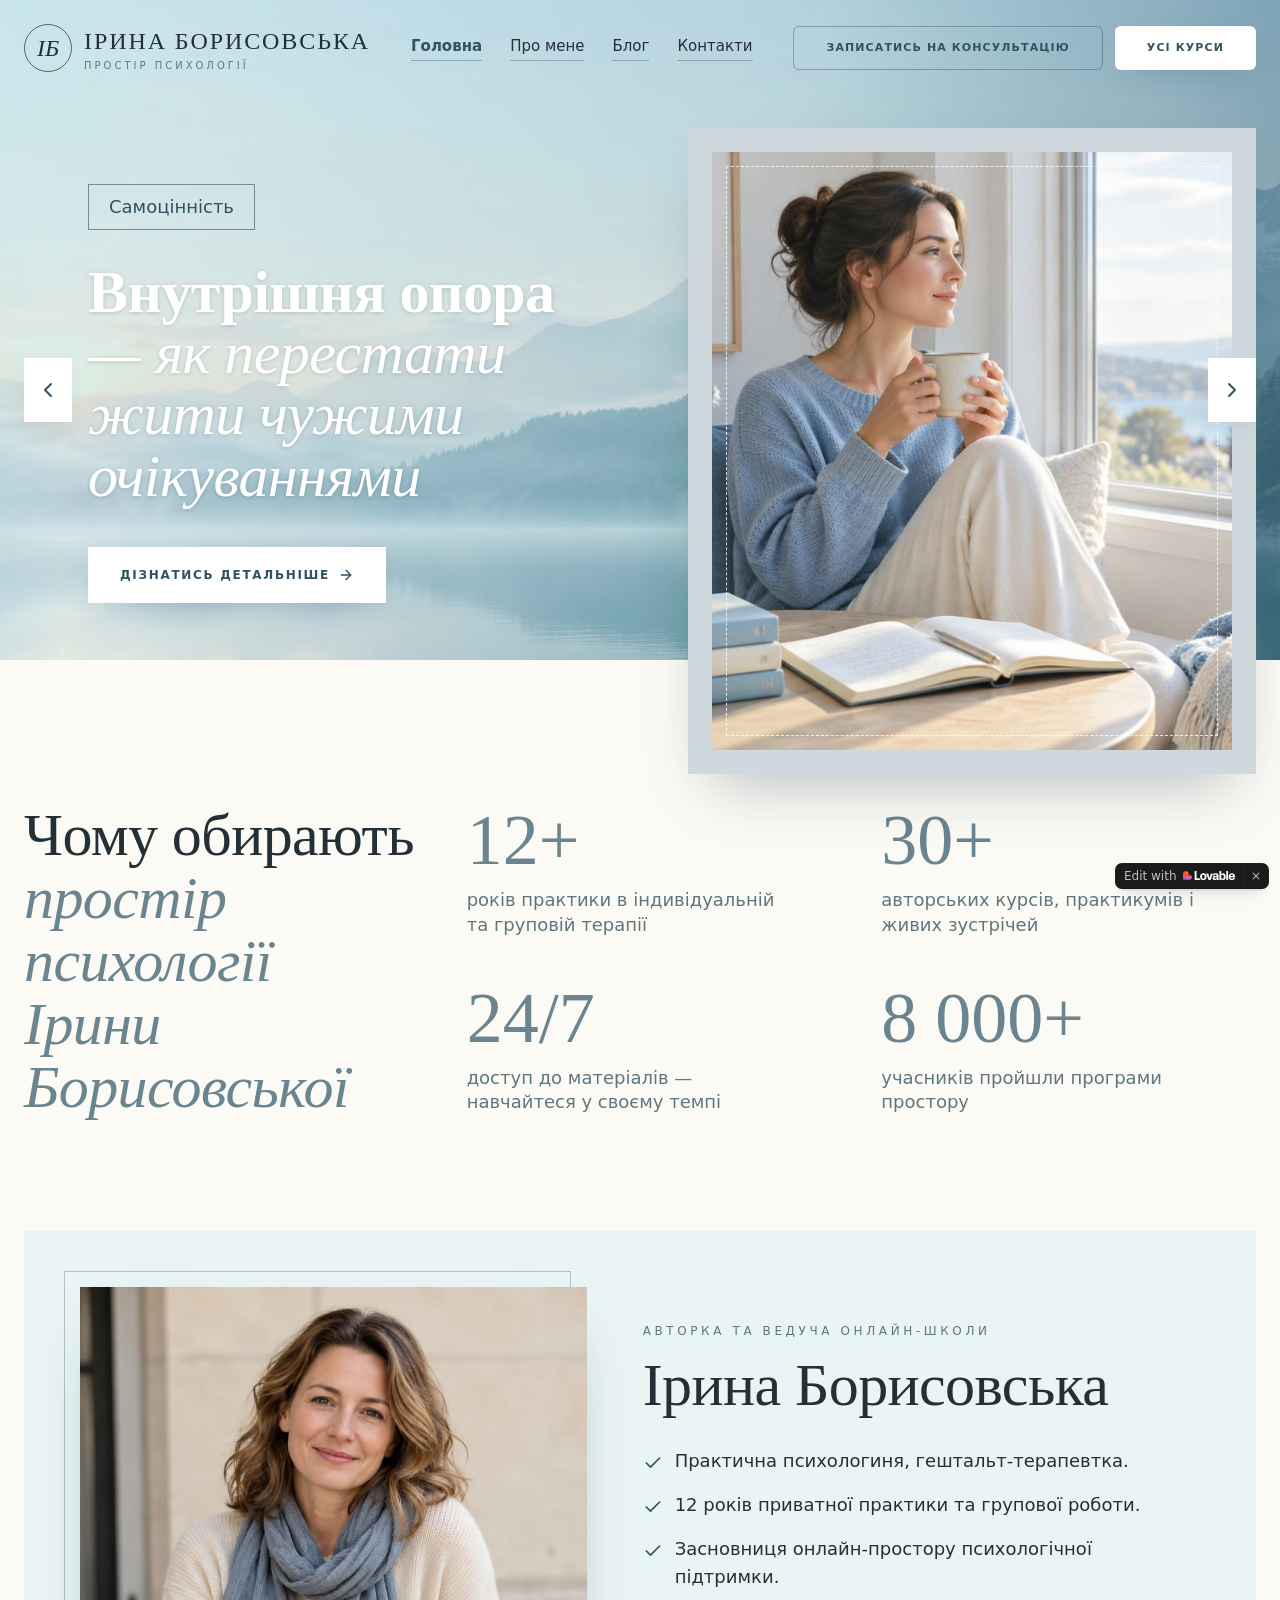
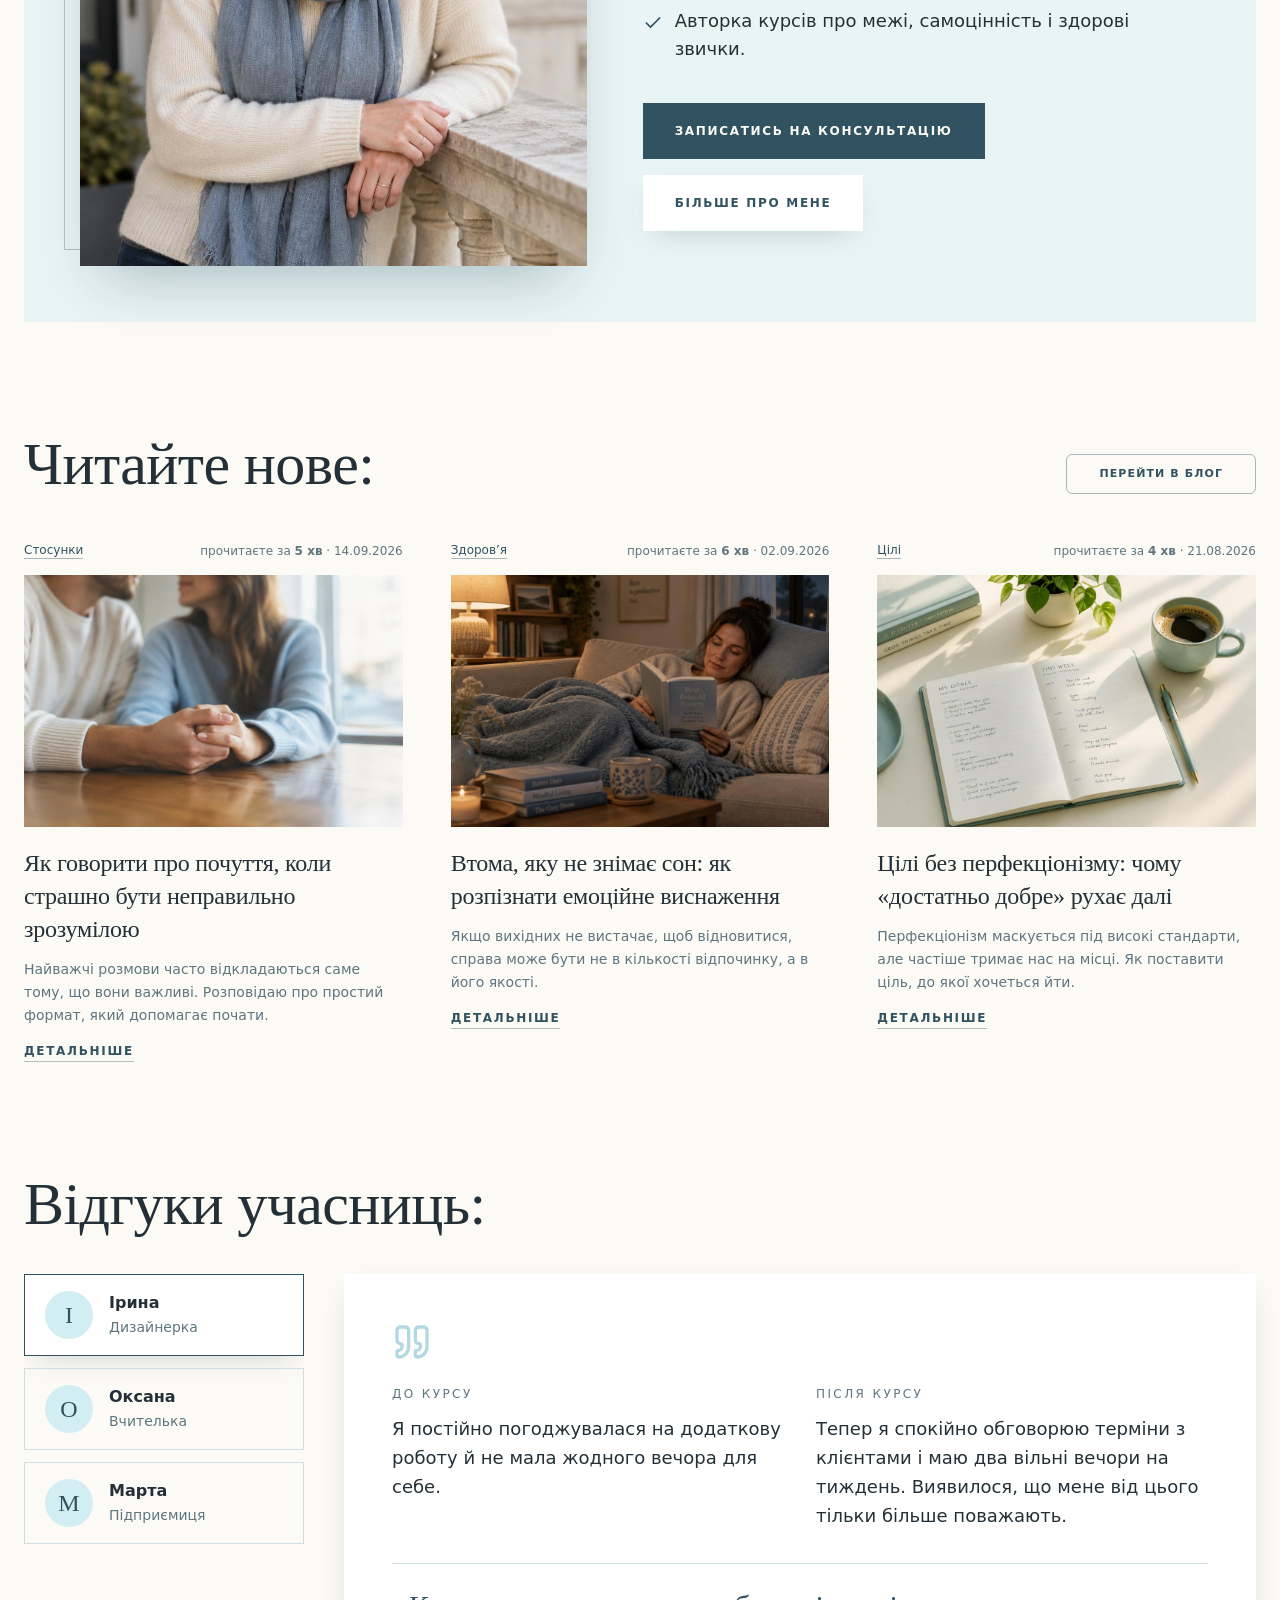
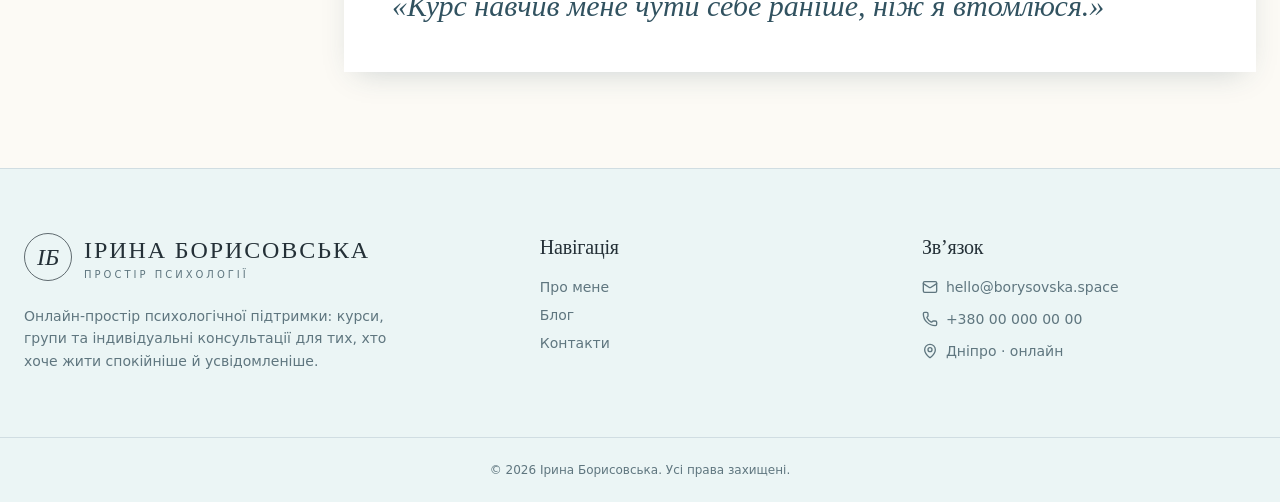
==== index.html @ 6d52e45b "Add files via upload" ====
<!DOCTYPE html><html><head><meta charset="utf-8"><meta name="download_date" content="2026-10-21T18:09:47.957Z"/><meta name="viewport" content="width=device-width, initial-scale=1"><link rel="preload" as="image" href="assets/hero-bg-D8K2pH0m.jpg"><link rel="preload" as="image" href="assets/course-boundaries-DF9apU1g.jpg"><link rel="stylesheet" href="../_external/fonts.googleapis.com/css2.family_Cormorant_Garamond_ital_wght_0_400_0_500_0_600_1_400_1_500_family_Manrope_wght_300_400_500_600_700_display_swap.css" data-precedence="default"><link rel="stylesheet" href="assets/styles-Bh0u7xH7.css" data-precedence="default"><title>Ірина Борисовська — Простір психології | Курси та консультації</title><meta name="description" content="Онлайн-курси, терапевтичні групи та індивідуальні консультації психолога Ірини Борисовської. Межі, звички, стосунки й внутрішня опора."><meta property="og:title" content="Ірина Борисовська — Простір психології"><meta property="og:description" content="Онлайн-курси, групи та консультації для спокійного й усвідомленого життя."><meta property="og:type" content="website"><meta name="twitter:card" content="summary_large_image"><link rel="modulepreload" href="https://misty-mindfulness-mountain.lovable.app/assets/index-BsLje7r7.js"><link rel="modulepreload" href="https://misty-mindfulness-mountain.lovable.app/assets/jsx-runtime-Cltr0gcK.js"><link rel="modulepreload" href="https://misty-mindfulness-mountain.lovable.app/assets/routes-IkWwcAIo.js"><link rel="modulepreload" href="https://misty-mindfulness-mountain.lovable.app/assets/arrow-right-C54dM0rH.js"><link rel="modulepreload" href="https://misty-mindfulness-mountain.lovable.app/assets/portrait-TMvqg_kj.js"><link rel="modulepreload" href="https://misty-mindfulness-mountain.lovable.app/assets/PostCard-W2tnqR3s.js"><link rel="preconnect" href="https://fonts.googleapis.com/"><link rel="preconnect" href="https://fonts.gstatic.com/" crossorigin="anonymous"><link rel="icon" href="https://misty-mindfulness-mountain.lovable.app/favicon.ico" type="image/x-icon">
<style>
	#lovable-badge {
		--badge-bg: #1b1b1b;
		--badge-text: #c5c1b9;
		--badge-text-hover: #dcdad5;
		--badge-radius: 6px;
		--badge-padding: 8px;
		--badge-gap: 6px;
		--badge-shadow: 
			0 0 0 1px rgba(0, 0, 0, 0.88),
			0 1px 0 0 rgba(0, 0, 0, 0.04),
			0 2px 2px -1px rgba(0, 0, 0, 0.08),
			0 4px 4px -2px rgba(0, 0, 0, 0.08),
			0 8px 8px -4px rgba(0, 0, 0, 0.08),
			0 16px 16px -8px rgba(0, 0, 0, 0.08);
		--badge-transition-duration: 0.2s;
		--badge-transition-easing: cubic-bezier(0.16, 1, 0.32, 1);
		--focus-color: #575ECF;
		--focus-offset: 2px;
		--focus-width: 2px;
		
		position: fixed;
		bottom: 12px;
		right: 12px;
		height: 24px;
		display: flex;
		align-items: center;
		z-index: 1000000;
		background-color: var(--badge-bg) !important;
		color: var(--badge-text) !important;
		border-radius: var(--badge-radius);
		box-shadow: var(--badge-shadow) !important;
		font-size: 12px;
		font-family: system-ui, -apple-system, BlinkMacSystemFont, 'Segoe UI', Roboto, sans-serif;
		font-weight: 400 !important;
		text-transform: none !important;
		font-feature-settings: normal !important;
		transform: translateZ(0);
		will-change: transform, opacity;
		transition: opacity var(--badge-transition-duration) var(--badge-transition-easing);
	}

	#lovable-badge.closing {
		opacity: 0;
		pointer-events: none;
	}

	#lovable-badge-cta {
		display: flex;
		align-items: baseline;
		gap: var(--badge-gap);
		box-sizing: border-box;
		padding: 4px var(--badge-padding) 0;
		height: 100%;
		color: inherit;
		text-decoration: none;
		white-space: nowrap;
		border-radius: var(--badge-radius) 0 0 var(--badge-radius);
		transition: 
			background-color var(--badge-transition-duration) ease,
			color var(--badge-transition-duration) ease,
			transform 0.1s ease;
	}

	#lovable-badge-cta:hover {
		background: rgba(255, 255, 255, 0.04);
		color: var(--badge-text-hover);
	}

	#lovable-badge-cta:active {
		transform: scale(0.98);
	}

	#lovable-badge-cta:focus {
		outline: none;
	}

	#lovable-badge-cta:focus-visible {
		outline: var(--focus-width) solid var(--focus-color);
		outline-offset: var(--focus-offset);
		z-index: 1;
	}

	#lovable-badge-text {
		line-height: 1;
	}

	/* The wordmark baseline sits at y=12 of the 16px logo; an empty 12px box
	   makes that the flex baseline so the text aligns to it on any system font. */
	#lovable-badge-logo {
		position: relative;
		display: block;
		width: 52px;
		height: 12px;
	}

	#lovable-badge-logo svg {
		position: absolute;
		top: 0;
		left: 0;
	}

	#lovable-badge-divider {
		width: 1px;
		height: 24px;
		background-color: rgba(255, 255, 255, 0.04);
		flex-shrink: 0;
	}

	#lovable-badge-close {
		width: 24px;
		height: 24px;
		min-width: 24px;
		min-height: 24px;
		cursor: pointer;
		background: none;
		border: none;
		padding: 0;
		display: flex;
		align-items: center;
		justify-content: center;
		border-radius: 0 var(--badge-radius) var(--badge-radius) 0;
		flex-shrink: 0;
		transition: 
			background-color var(--badge-transition-duration) ease,
			transform 0.1s ease;
	}

	#lovable-badge-close:hover {
		background: rgba(255, 255, 255, 0.04);
	}

	#lovable-badge-close:active {
		transform: scale(0.92);
	}

	#lovable-badge-close:focus {
		outline: none;
	}

	#lovable-badge-close:focus-visible {
		outline: var(--focus-width) solid var(--focus-color);
		outline-offset: calc(var(--focus-offset) * -1);
		z-index: 1;
	}

	#lovable-badge-close svg path {
		fill: var(--badge-text);
		transition: fill var(--badge-transition-duration) ease;
	}

	#lovable-badge-close:hover svg path {
		fill: var(--badge-text-hover);
	}

	@media (prefers-reduced-motion: reduce) {
		#lovable-badge,
		#lovable-badge-cta,
		#lovable-badge-close,
		#lovable-badge-close svg path {
			transition: none;
		}
		
		#lovable-badge-cta:active,
		#lovable-badge-close:active {
			transform: none;
		}
	}

	@media (prefers-contrast: high) {
		#lovable-badge {
			--badge-bg: #000;
			--badge-text: #fff;
			--badge-text-hover: #fff;
			border: 2px solid currentColor;
		}
		
		#lovable-badge-cta:focus-visible,
		#lovable-badge-close:focus-visible {
			outline-width: 3px;
		}
	}
</style>
<script defer="" src="flock-11qk6ba.js" data-proxy-url="/~api/analytics"></script><script defer="" src="__l5e/events.b21a279f52bb8621.js" data-artifact-kind="dwl_content_hash" data-artifact-id="39d16ef8e5ed6724a8bb5e5854dbd79f53a7425c6f8d83c9bdc339c1a304b6ae" data-commit-sha="b0ce457ad7e0b3eb6d392d38732aab4c1e151fe0" data-context-token="v1.[base64].ejZeDjolMnE5MZnRHDVu4j_CsgE1yqQa7GnmoEdIq1Y"></script><meta name="twitter:title" content="Ірина Борисовська — Простір психології"><meta name="twitter:description" content="Онлайн-курси, групи та консультації для спокійного й усвідомленого життя."><meta property="og:image" content="https://pub-bb2e103a32db4e198524a2e9ed8f35b4.r2.dev/lovp_3m0cnpbf208s7bzf4h71asb6eb/5d639b0de8f0262d4baa340f9b2f9a90_1792600245425.png"><meta name="twitter:image" content="https://pub-bb2e103a32db4e198524a2e9ed8f35b4.r2.dev/lovp_3m0cnpbf208s7bzf4h71asb6eb/5d639b0de8f0262d4baa340f9b2f9a90_1792600245425.png"></head><body><header class="absolute inset-x-0 top-0 z-30"><div class="mx-auto flex max-w-7xl items-center justify-between gap-6 px-6 py-6"><a class="group flex items-center gap-3 text-foreground active" href="index.html" data-status="active" aria-current="page"><span class="flex size-12 items-center justify-center rounded-full border border-foreground/70 font-display text-2xl italic">ІБ</span><span class="flex flex-col leading-none"><span class="whitespace-nowrap font-display text-xl uppercase tracking-[0.08em] md:text-2xl">Ірина Борисовська</span><span class="mt-1 text-[10px] uppercase tracking-[0.3em] text-muted-foreground">Простір психології</span></span></a><nav class="hidden items-center gap-7 text-[15px] lg:flex"><a class="nav-link whitespace-nowrap text-primary font-semibold" href="index.html" data-status="active" aria-current="page">Головна</a><a class="nav-link whitespace-nowrap" href="about.html">Про мене</a><a class="nav-link whitespace-nowrap" href="blog.html">Блог</a><a class="nav-link whitespace-nowrap" href="contacts.html">Контакти</a></nav><div class="hidden items-center gap-3 xl:flex"><a class="inline-flex items-center justify-center gap-2 whitespace-nowrap cursor-pointer transition-colors focus-visible:outline-none focus-visible:ring-1 focus-visible:ring-ring disabled:pointer-events-none disabled:opacity-50 disabled:cursor-not-allowed [&amp;_svg]:pointer-events-none [&amp;_svg]:size-4 [&amp;_svg]:shrink-0 border border-primary/40 bg-transparent text-primary uppercase tracking-[0.1em] text-[11px] font-semibold hover:bg-card rounded-md px-8 h-11 leading-tight" href="contacts.html">Записатись на консультацію</a><a class="inline-flex items-center justify-center gap-2 whitespace-nowrap cursor-pointer transition-colors focus-visible:outline-none focus-visible:ring-1 focus-visible:ring-ring disabled:pointer-events-none disabled:opacity-50 disabled:cursor-not-allowed [&amp;_svg]:pointer-events-none [&amp;_svg]:size-4 [&amp;_svg]:shrink-0 bg-card text-primary uppercase tracking-[0.1em] text-[11px] font-semibold shadow-soft hover:bg-accent rounded-md px-8 h-11" href="courses.html">Усі курси</a><span class="ml-2 hidden size-10 2xl:flex items-center justify-center rounded-full border border-primary/30"><svg xmlns="http://www.w3.org/2000/svg" width="24" height="24" viewBox="0 0 24 24" fill="none" stroke="currentColor" stroke-width="2" stroke-linecap="round" stroke-linejoin="round" class="lucide lucide-shopping-bag size-4" aria-hidden="true"><path d="M16 10a4 4 0 0 1-8 0"></path><path d="M3.103 6.034h17.794"></path><path d="M3.4 5.467a2 2 0 0 0-.4 1.2V20a2 2 0 0 0 2 2h14a2 2 0 0 0 2-2V6.667a2 2 0 0 0-.4-1.2l-2-2.667A2 2 0 0 0 17 2H7a2 2 0 0 0-1.6.8z"></path></svg></span><span class="hidden size-10 items-center justify-center rounded-full border border-primary/30 2xl:flex"><svg xmlns="http://www.w3.org/2000/svg" width="24" height="24" viewBox="0 0 24 24" fill="none" stroke="currentColor" stroke-width="2" stroke-linecap="round" stroke-linejoin="round" class="lucide lucide-search size-4" aria-hidden="true"><path d="m21 21-4.34-4.34"></path><circle cx="11" cy="11" r="8"></circle></svg></span><span class="hidden size-10 items-center justify-center rounded-full border border-primary/30 text-sm 2xl:flex">UA</span></div><button type="button" aria-label="Меню" class="flex size-11 items-center justify-center rounded-full border border-primary/30 lg:hidden"><svg xmlns="http://www.w3.org/2000/svg" width="24" height="24" viewBox="0 0 24 24" fill="none" stroke="currentColor" stroke-width="2" stroke-linecap="round" stroke-linejoin="round" class="lucide lucide-menu size-5" aria-hidden="true"><path d="M4 5h16"></path><path d="M4 12h16"></path><path d="M4 19h16"></path></svg></button></div></header><main><!--$--><section class="relative"><div class="relative h-[640px] overflow-hidden md:h-[660px]"><img src="assets/hero-bg-D8K2pH0m.jpg" alt="" width="1920" height="912" class="absolute inset-0 h-full w-full object-cover"><div class="absolute inset-0 bg-hero"></div></div><div class="absolute inset-0 pt-32"><div class="relative mx-auto grid h-full max-w-7xl items-start gap-10 px-6 lg:grid-cols-[1.1fr_1fr]"><div class="animate-fade-up pt-8 lg:px-16 lg:pt-14"><span class="inline-block border border-primary/60 px-5 py-2 text-lg text-primary">Самоцінність</span><h1 class="mt-8 text-5xl leading-[1.02] text-card drop-shadow-sm md:text-6xl"><span class="font-semibold">Внутрішня опора</span><span class="block italic">— <!-- -->як перестати жити чужими очікуваннями</span></h1><a class="inline-flex items-center justify-center gap-2 whitespace-nowrap cursor-pointer transition-colors focus-visible:outline-none focus-visible:ring-1 focus-visible:ring-ring disabled:pointer-events-none disabled:opacity-50 disabled:cursor-not-allowed [&amp;_svg]:pointer-events-none [&amp;_svg]:size-4 [&amp;_svg]:shrink-0 rounded-none bg-card text-primary uppercase tracking-[0.14em] text-xs font-semibold shadow-soft hover:bg-accent h-14 px-8 mt-10" href="courses/vnutrishnia-opora.html">Дізнатись детальніше <svg xmlns="http://www.w3.org/2000/svg" width="24" height="24" viewBox="0 0 24 24" fill="none" stroke="currentColor" stroke-width="2" stroke-linecap="round" stroke-linejoin="round" class="lucide lucide-arrow-right" aria-hidden="true"><path d="M5 12h14"></path><path d="m12 5 7 7-7 7"></path></svg></a></div><div class="hidden lg:block"><div class="animate-fade-up bg-frame p-6 shadow-lift"><div class="dashed-frame"><img src="assets/course-boundaries-DF9apU1g.jpg" alt="Внутрішня опора" width="1024" height="768" class="aspect-[4/4.6] w-full object-cover"></div></div></div><button type="button" aria-label="Попередній слайд" class="absolute left-6 top-[230px] hidden h-16 w-12 items-center justify-center bg-card text-primary shadow-soft md:flex"><svg xmlns="http://www.w3.org/2000/svg" width="24" height="24" viewBox="0 0 24 24" fill="none" stroke="currentColor" stroke-width="2" stroke-linecap="round" stroke-linejoin="round" class="lucide lucide-chevron-left" aria-hidden="true"><path d="m15 18-6-6 6-6"></path></svg></button><button type="button" aria-label="Наступний слайд" class="absolute right-6 top-[230px] hidden h-16 w-12 items-center justify-center bg-card text-primary shadow-soft md:flex"><svg xmlns="http://www.w3.org/2000/svg" width="24" height="24" viewBox="0 0 24 24" fill="none" stroke="currentColor" stroke-width="2" stroke-linecap="round" stroke-linejoin="round" class="lucide lucide-chevron-right" aria-hidden="true"><path d="m9 18 6-6-6-6"></path></svg></button><div class="absolute bottom-[-4px] left-6 flex gap-2 lg:left-22"><button type="button" aria-label="Слайд 1" class="h-1 transition-all w-10 bg-card"></button><button type="button" aria-label="Слайд 2" class="h-1 transition-all w-5 bg-card/50"></button><button type="button" aria-label="Слайд 3" class="h-1 transition-all w-5 bg-card/50"></button></div></div></div></section><section class="mx-auto max-w-7xl px-6 pt-24 lg:pt-36"><div class="grid gap-12 lg:grid-cols-[1fr_2fr]"><h2 class="text-5xl leading-[1.05] md:text-6xl">Чому обирають<span class="block italic text-ink">простір психології Ірини Борисовської</span></h2><div class="grid gap-10 sm:grid-cols-2"><div><div class="font-display text-7xl text-ink">12+</div><p class="mt-3 max-w-xs text-lg leading-snug text-muted-foreground">років практики в індивідуальній та груповій терапії</p></div><div><div class="font-display text-7xl text-ink">30+</div><p class="mt-3 max-w-xs text-lg leading-snug text-muted-foreground">авторських курсів, практикумів і живих зустрічей</p></div><div><div class="font-display text-7xl text-ink">24/7</div><p class="mt-3 max-w-xs text-lg leading-snug text-muted-foreground">доступ до матеріалів — навчайтеся у своєму темпі</p></div><div><div class="font-display text-7xl text-ink">8 000+</div><p class="mt-3 max-w-xs text-lg leading-snug text-muted-foreground">учасників пройшли програми простору</p></div></div></div></section><section class="mx-auto mt-28 max-w-7xl px-6"><div class="grid items-center gap-14 bg-secondary/70 p-8 md:p-14 lg:grid-cols-[1fr_1.1fr]"><div class="relative"><div class="absolute -left-4 -top-4 h-full w-full border border-primary/30"></div><img src="assets/portrait-DNn-qjuF.jpg" alt="Ірина Борисовська" loading="lazy" width="896" height="1024" class="relative aspect-[7/8] w-full object-cover shadow-lift"></div><div><p class="text-xs uppercase tracking-[0.3em] text-muted-foreground">Авторка та ведуча онлайн-школи</p><h2 class="mt-4 text-5xl md:text-6xl">Ірина Борисовська</h2><ul class="mt-8 space-y-4 text-lg"><li class="flex gap-3"><svg xmlns="http://www.w3.org/2000/svg" width="24" height="24" viewBox="0 0 24 24" fill="none" stroke="currentColor" stroke-width="2" stroke-linecap="round" stroke-linejoin="round" class="lucide lucide-check mt-1.5 size-5 shrink-0 text-primary" aria-hidden="true"><path d="M20 6 9 17l-5-5"></path></svg><span>Практична психологиня, гештальт-терапевтка.</span></li><li class="flex gap-3"><svg xmlns="http://www.w3.org/2000/svg" width="24" height="24" viewBox="0 0 24 24" fill="none" stroke="currentColor" stroke-width="2" stroke-linecap="round" stroke-linejoin="round" class="lucide lucide-check mt-1.5 size-5 shrink-0 text-primary" aria-hidden="true"><path d="M20 6 9 17l-5-5"></path></svg><span>12 років приватної практики та групової роботи.</span></li><li class="flex gap-3"><svg xmlns="http://www.w3.org/2000/svg" width="24" height="24" viewBox="0 0 24 24" fill="none" stroke="currentColor" stroke-width="2" stroke-linecap="round" stroke-linejoin="round" class="lucide lucide-check mt-1.5 size-5 shrink-0 text-primary" aria-hidden="true"><path d="M20 6 9 17l-5-5"></path></svg><span>Засновниця онлайн-простору психологічної підтримки.</span></li><li class="flex gap-3"><svg xmlns="http://www.w3.org/2000/svg" width="24" height="24" viewBox="0 0 24 24" fill="none" stroke="currentColor" stroke-width="2" stroke-linecap="round" stroke-linejoin="round" class="lucide lucide-check mt-1.5 size-5 shrink-0 text-primary" aria-hidden="true"><path d="M20 6 9 17l-5-5"></path></svg><span>Авторка курсів про межі, самоцінність і здорові звички.</span></li></ul><div class="mt-10 flex flex-wrap gap-4"><a class="inline-flex items-center justify-center gap-2 whitespace-nowrap cursor-pointer transition-colors focus-visible:outline-none focus-visible:ring-1 focus-visible:ring-ring disabled:pointer-events-none disabled:opacity-50 disabled:cursor-not-allowed [&amp;_svg]:pointer-events-none [&amp;_svg]:size-4 [&amp;_svg]:shrink-0 rounded-none bg-primary text-primary-foreground uppercase tracking-[0.14em] text-xs font-semibold hover:bg-primary/90 h-14 px-8" href="contacts.html">Записатись на консультацію</a><a class="inline-flex items-center justify-center gap-2 whitespace-nowrap cursor-pointer transition-colors focus-visible:outline-none focus-visible:ring-1 focus-visible:ring-ring disabled:pointer-events-none disabled:opacity-50 disabled:cursor-not-allowed [&amp;_svg]:pointer-events-none [&amp;_svg]:size-4 [&amp;_svg]:shrink-0 rounded-none bg-card text-primary uppercase tracking-[0.14em] text-xs font-semibold shadow-soft hover:bg-accent h-14 px-8" href="about.html">Більше про мене</a></div></div></div></section><section class="mx-auto mt-28 max-w-7xl px-6"><div class="flex flex-wrap items-end justify-between gap-6"><h2 class="text-5xl md:text-6xl">Читайте нове:</h2><a class="inline-flex items-center justify-center gap-2 whitespace-nowrap cursor-pointer transition-colors focus-visible:outline-none focus-visible:ring-1 focus-visible:ring-ring disabled:pointer-events-none disabled:opacity-50 disabled:cursor-not-allowed [&amp;_svg]:pointer-events-none [&amp;_svg]:size-4 [&amp;_svg]:shrink-0 border border-primary/40 bg-transparent text-primary uppercase tracking-[0.1em] text-[11px] font-semibold hover:bg-card h-10 rounded-md px-8" href="blog.html">Перейти в блог</a></div><div class="mt-12 grid gap-12 md:grid-cols-3"><article class="group flex flex-col"><div class="flex items-center justify-between text-xs text-muted-foreground"><span class="border-b border-primary/40 text-primary">Стосунки</span><span>прочитаєте за <b>5<!-- --> хв</b> · <!-- -->14.09.2026</span></div><a class="mt-4 block overflow-hidden" href="blog/yak-hovoryty-pro-pochuttia.html"><img src="assets/blog-couple-BHZKnPAw.jpg" alt="Як говорити про почуття, коли страшно бути неправильно зрозумілою" loading="lazy" width="1024" height="704" class="aspect-[3/2] w-full object-cover transition-transform duration-700 group-hover:scale-105"></a><h3 class="mt-5 text-2xl leading-snug"><a class="hover:text-primary" href="blog/yak-hovoryty-pro-pochuttia.html">Як говорити про почуття, коли страшно бути неправильно зрозумілою</a></h3><p class="mt-3 text-sm leading-relaxed text-muted-foreground">Найважчі розмови часто відкладаються саме тому, що вони важливі. Розповідаю про простий формат, який допомагає почати.</p><a class="mt-4 self-start text-xs font-semibold uppercase tracking-[0.14em] text-primary nav-link" href="blog/yak-hovoryty-pro-pochuttia.html">Детальніше</a></article><article class="group flex flex-col"><div class="flex items-center justify-between text-xs text-muted-foreground"><span class="border-b border-primary/40 text-primary">Здоров’я</span><span>прочитаєте за <b>6<!-- --> хв</b> · <!-- -->02.09.2026</span></div><a class="mt-4 block overflow-hidden" href="blog/vtoma-yaku-ne-znimaie-son.html"><img src="assets/blog-rest-BVZxSuOC.jpg" alt="Втома, яку не знімає сон: як розпізнати емоційне виснаження" loading="lazy" width="1024" height="704" class="aspect-[3/2] w-full object-cover transition-transform duration-700 group-hover:scale-105"></a><h3 class="mt-5 text-2xl leading-snug"><a class="hover:text-primary" href="blog/vtoma-yaku-ne-znimaie-son.html">Втома, яку не знімає сон: як розпізнати емоційне виснаження</a></h3><p class="mt-3 text-sm leading-relaxed text-muted-foreground">Якщо вихідних не вистачає, щоб відновитися, справа може бути не в кількості відпочинку, а в його якості.</p><a class="mt-4 self-start text-xs font-semibold uppercase tracking-[0.14em] text-primary nav-link" href="blog/vtoma-yaku-ne-znimaie-son.html">Детальніше</a></article><article class="group flex flex-col"><div class="flex items-center justify-between text-xs text-muted-foreground"><span class="border-b border-primary/40 text-primary">Цілі</span><span>прочитаєте за <b>4<!-- --> хв</b> · <!-- -->21.08.2026</span></div><a class="mt-4 block overflow-hidden" href="blog/tsili-bez-perfektsionizmu.html"><img src="assets/blog-goals-D257OEua.jpg" alt="Цілі без перфекціонізму: чому «достатньо добре» рухає далі" loading="lazy" width="1024" height="704" class="aspect-[3/2] w-full object-cover transition-transform duration-700 group-hover:scale-105"></a><h3 class="mt-5 text-2xl leading-snug"><a class="hover:text-primary" href="blog/tsili-bez-perfektsionizmu.html">Цілі без перфекціонізму: чому «достатньо добре» рухає далі</a></h3><p class="mt-3 text-sm leading-relaxed text-muted-foreground">Перфекціонізм маскується під високі стандарти, але частіше тримає нас на місці. Як поставити ціль, до якої хочеться йти.</p><a class="mt-4 self-start text-xs font-semibold uppercase tracking-[0.14em] text-primary nav-link" href="blog/tsili-bez-perfektsionizmu.html">Детальніше</a></article></div></section><section class="mx-auto mt-28 max-w-7xl px-6"><h2 class="text-5xl md:text-6xl">Відгуки учасниць:</h2><div class="mt-10 grid gap-10 lg:grid-cols-[280px_1fr]"><div class="flex gap-3 overflow-x-auto lg:flex-col"><button type="button" class="flex min-w-[200px] items-center gap-4 border px-5 py-4 text-left transition-colors border-primary bg-card shadow-soft"><span class="flex size-12 items-center justify-center rounded-full bg-accent font-display text-2xl text-primary">І</span><span><span class="block font-semibold">Ірина</span><span class="text-sm text-muted-foreground">Дизайнерка</span></span></button><button type="button" class="flex min-w-[200px] items-center gap-4 border px-5 py-4 text-left transition-colors border-border hover:bg-card"><span class="flex size-12 items-center justify-center rounded-full bg-accent font-display text-2xl text-primary">О</span><span><span class="block font-semibold">Оксана</span><span class="text-sm text-muted-foreground">Вчителька</span></span></button><button type="button" class="flex min-w-[200px] items-center gap-4 border px-5 py-4 text-left transition-colors border-border hover:bg-card"><span class="flex size-12 items-center justify-center rounded-full bg-accent font-display text-2xl text-primary">М</span><span><span class="block font-semibold">Марта</span><span class="text-sm text-muted-foreground">Підприємиця</span></span></button></div><div class="animate-fade-up bg-card p-8 shadow-soft md:p-12"><svg xmlns="http://www.w3.org/2000/svg" width="24" height="24" viewBox="0 0 24 24" fill="none" stroke="currentColor" stroke-width="2" stroke-linecap="round" stroke-linejoin="round" class="lucide lucide-quote size-10 text-mist" aria-hidden="true"><path d="M16 3a2 2 0 0 0-2 2v6a2 2 0 0 0 2 2 1 1 0 0 1 1 1v1a2 2 0 0 1-2 2 1 1 0 0 0-1 1v2a1 1 0 0 0 1 1 6 6 0 0 0 6-6V5a2 2 0 0 0-2-2z"></path><path d="M5 3a2 2 0 0 0-2 2v6a2 2 0 0 0 2 2 1 1 0 0 1 1 1v1a2 2 0 0 1-2 2 1 1 0 0 0-1 1v2a1 1 0 0 0 1 1 6 6 0 0 0 6-6V5a2 2 0 0 0-2-2z"></path></svg><div class="mt-6 grid gap-8 md:grid-cols-2"><div><p class="text-xs uppercase tracking-[0.2em] text-muted-foreground">До курсу</p><p class="mt-3 text-lg leading-relaxed">Я постійно погоджувалася на додаткову роботу й не мала жодного вечора для себе.</p></div><div><p class="text-xs uppercase tracking-[0.2em] text-muted-foreground">Після курсу</p><p class="mt-3 text-lg leading-relaxed">Тепер я спокійно обговорюю терміни з клієнтами і маю два вільні вечори на тиждень. Виявилося, що мене від цього тільки більше поважають.</p></div></div><p class="mt-8 border-t pt-6 font-display text-3xl italic text-primary">«<!-- -->Курс навчив мене чути себе раніше, ніж я втомлюся.<!-- -->»</p></div></div></section><script>(function(a,f){let l;try{l=JSON.parse(sessionStorage.getItem(a)||"{}")}catch{return}const n=l?.[f||history.state?.__TSR_key];let c=!1;for(const t in n){const e=n[t],o=e?.scrollX,s=e?.scrollY;if(Number.isFinite(o)&&Number.isFinite(s)){if(t==="window")scrollTo(o,s),c=!0;else if(t)try{const r=document.querySelector(t);r&&(r.scrollLeft=o,r.scrollTop=s)}catch{}}}if(c)return;const i=location.hash.slice(1);if(i){const t=history.state?.__hashScrollIntoViewOptions??!0;if(t){const e=document.getElementById(i);e&&e.scrollIntoView(t)}return}scrollTo(0,0)})("tsr-scroll-restoration-v1_3");document.currentScript.remove()</script><!--/$--></main><footer class="mt-24 border-t bg-secondary/60"><div class="mx-auto grid max-w-7xl gap-12 px-6 py-16 md:grid-cols-[1.4fr_1fr_1fr]"><div><a class="group flex items-center gap-3 text-foreground active" href="index.html" data-status="active" aria-current="page"><span class="flex size-12 items-center justify-center rounded-full border border-foreground/70 font-display text-2xl italic">ІБ</span><span class="flex flex-col leading-none"><span class="whitespace-nowrap font-display text-xl uppercase tracking-[0.08em] md:text-2xl">Ірина Борисовська</span><span class="mt-1 text-[10px] uppercase tracking-[0.3em] text-muted-foreground">Простір психології</span></span></a><p class="mt-6 max-w-sm text-sm leading-relaxed text-muted-foreground">Онлайн-простір психологічної підтримки: курси, групи та індивідуальні консультації для тих, хто хоче жити спокійніше й усвідомленіше.</p></div><div><h4 class="text-xl">Навігація</h4><ul class="mt-4 space-y-2 text-sm text-muted-foreground"><li><a class="hover:text-primary" href="about.html">Про мене</a></li><li><a class="hover:text-primary" href="blog.html">Блог</a></li><li><a class="hover:text-primary" href="contacts.html">Контакти</a></li></ul></div><div><h4 class="text-xl">Зв’язок</h4><ul class="mt-4 space-y-3 text-sm text-muted-foreground"><li class="flex items-center gap-2"><svg xmlns="http://www.w3.org/2000/svg" width="24" height="24" viewBox="0 0 24 24" fill="none" stroke="currentColor" stroke-width="2" stroke-linecap="round" stroke-linejoin="round" class="lucide lucide-mail size-4" aria-hidden="true"><path d="m22 7-8.991 5.727a2 2 0 0 1-2.009 0L2 7"></path><rect x="2" y="4" width="20" height="16" rx="2"></rect></svg>hello@borysovska.space</li><li class="flex items-center gap-2"><svg xmlns="http://www.w3.org/2000/svg" width="24" height="24" viewBox="0 0 24 24" fill="none" stroke="currentColor" stroke-width="2" stroke-linecap="round" stroke-linejoin="round" class="lucide lucide-phone size-4" aria-hidden="true"><path d="M13.832 16.568a1 1 0 0 0 1.213-.303l.355-.465A2 2 0 0 1 17 15h3a2 2 0 0 1 2 2v3a2 2 0 0 1-2 2A18 18 0 0 1 2 4a2 2 0 0 1 2-2h3a2 2 0 0 1 2 2v3a2 2 0 0 1-.8 1.6l-.468.351a1 1 0 0 0-.292 1.233 14 14 0 0 0 6.392 6.384"></path></svg>+380 00 000 00 00</li><li class="flex items-center gap-2"><svg xmlns="http://www.w3.org/2000/svg" width="24" height="24" viewBox="0 0 24 24" fill="none" stroke="currentColor" stroke-width="2" stroke-linecap="round" stroke-linejoin="round" class="lucide lucide-map-pin size-4" aria-hidden="true"><path d="M20 10c0 4.993-5.539 10.193-7.399 11.799a1 1 0 0 1-1.202 0C9.539 20.193 4 14.993 4 10a8 8 0 0 1 16 0"></path><circle cx="12" cy="10" r="3"></circle></svg>Дніпро · онлайн</li></ul></div></div><div class="border-t py-6 text-center text-xs text-muted-foreground">© <!-- -->2026<!-- --> <!-- -->Ірина Борисовська<!-- -->. Усі права захищені.</div></footer><section aria-label="Notifications alt+T" tabindex="-1" aria-live="polite" aria-relevant="additions text" aria-atomic="false"></section><script data-tsr-stream-part="">(self.$R=self.$R||{})["tsr"]=[];self.$_TSR={h(){this.hydrated=!0,this.c()},e(){this.streamEnded=!0,this.c()},c(){this.hydrated&&this.streamEnded&&(delete self.$_TSR,delete self.$R.tsr)},p(e){this.initialized?e():this.buffer.push(e)},buffer:[]};$_TSR.router=($R=>$R[0]={manifest:$R[1]={routes:$R[2]={__root__:$R[3]={preloads:$R[4]=["/assets/index-BsLje7r7.js","/assets/jsx-runtime-Cltr0gcK.js"],scripts:$R[5]=[$R[6]={attrs:$R[7]={type:"module",async:!0,src:"/assets/index-BsLje7r7.js"}}]},"/":$R[8]={preloads:$R[9]=["/assets/routes-IkWwcAIo.js","/assets/arrow-right-C54dM0rH.js","/assets/portrait-TMvqg_kj.js","/assets/PostCard-W2tnqR3s.js"]}}},matches:$R[10]=[$R[11]={i:"__root__�",u:1792606219655,s:"success",ssr:!0},$R[12]={i:"��",u:1792606219655,s:"success",ssr:!0}]})($R["tsr"]);$_TSR.e();{let s=document.currentScript,p;while((p=s.previousElementSibling)&&p.hasAttribute('data-tsr-stream-part'))p.remove();s.remove()}</script><script type="module" async="" src="assets/index-BsLje7r7.js"></script><script>document.currentScript.remove();/*$tsr-stream-boundary*/</script>
<aside id="lovable-badge" role="complementary" dir="ltr" lang="en" aria-label="Edit with Lovable">
	<a id="lovable-badge-cta" target="_blank" href="https://lovable.dev/projects/lovp_3m0cnpbf208s7bzf4h71asb6eb" rel="noopener nofollow" aria-label="Edit with Lovable">
		<span id="lovable-badge-text">Edit with</span>
		<span id="lovable-badge-logo"><svg xmlns="http://www.w3.org/2000/svg" width="52" height="16" fill="none" viewBox="0 0 52 16">
  <path fill="#FCFBF8" fill-rule="evenodd" d="M20.318 5.25c.643 0 1.206.14 1.69.418a2.81 2.81 0 0 1 1.118 1.191c.266.513.4 1.115.4 1.807s-.134 1.296-.4 1.812a2.81 2.81 0 0 1-1.118 1.193c-.484.278-1.047.418-1.69.418s-1.208-.14-1.695-.418a2.85 2.85 0 0 1-1.125-1.193c-.262-.516-.393-1.12-.393-1.812s.131-1.294.393-1.807a2.848 2.848 0 0 1 1.125-1.191c.487-.279 1.052-.418 1.695-.418Zm0 1.425c-.27 0-.504.076-.7.228-.193.147-.34.37-.443.67-.102.295-.153.66-.153 1.093 0 .435.05.801.153 1.1.102.3.25.524.443.676.196.147.43.22.7.22.27 0 .502-.073.694-.22.193-.152.341-.375.443-.67.103-.299.153-.667.153-1.106 0-.65-.112-1.145-.337-1.481a1.08 1.08 0 0 0-.953-.51ZM32.7 5.25c.61 0 1.127.1 1.549.3.422.197.74.48.953.849.217.368.325.809.325 1.32v2.704c0 .29.02.562.062.812.044.245.108.4.19.466V12h-1.935a5.895 5.895 0 0 1-.105-.684 7.745 7.745 0 0 1-.02-.228 2.293 2.293 0 0 1-.151.203c-.205.242-.47.437-.793.584-.32.143-.685.215-1.094.215-.406 0-.77-.08-1.094-.24a1.845 1.845 0 0 1-.756-.682 1.984 1.984 0 0 1-.27-1.045c0-.606.178-1.069.535-1.388.356-.324.87-.534 1.542-.633l1.125-.16c.225-.032.403-.074.534-.123a.622.622 0 0 0 .288-.196.549.549 0 0 0 .093-.327.65.65 0 0 0-.11-.367.702.702 0 0 0-.32-.27c-.14-.07-.31-.105-.51-.105-.32 0-.576.083-.768.251-.193.164-.298.39-.314.676h-1.923c.016-.434.147-.82.393-1.155.25-.34.596-.604 1.039-.792.442-.189.954-.283 1.535-.283Zm.99 3.498a.98.98 0 0 1-.215.14 2.49 2.49 0 0 1-.584.178l-.473.092c-.315.061-.553.156-.713.283-.155.127-.233.305-.233.534 0 .23.084.412.252.547.168.135.383.203.645.203s.494-.058.694-.173c.201-.118.355-.282.461-.49.11-.21.166-.448.166-.714v-.6Zm4.526-2.375c.065-.125.138-.243.221-.349.197-.25.437-.44.719-.571.282-.135.6-.203.952-.203.528 0 .988.138 1.377.412.389.275.688.67.896 1.186.21.512.314 1.12.314 1.824 0 .7-.107 1.309-.32 1.825-.213.512-.518.906-.915 1.18-.393.275-.854.412-1.383.412-.352 0-.667-.062-.946-.184a1.832 1.832 0 0 1-.7-.554 2.2 2.2 0 0 1-.234-.383V12h-1.843V3h1.862v3.373Zm1.284.296c-.274 0-.51.085-.707.253-.192.163-.338.397-.436.7a3.376 3.376 0 0 0-.148 1.05c0 .406.05.759.148 1.058.098.299.243.53.436.694.197.164.433.246.707.246.279 0 .512-.082.7-.246.193-.164.336-.395.43-.694.099-.3.148-.652.148-1.058 0-.405-.05-.757-.147-1.056-.095-.299-.238-.53-.43-.694a1.015 1.015 0 0 0-.7-.253Zm9.416-1.419c.602 0 1.136.131 1.604.393.466.262.829.643 1.086 1.143.263.5.394 1.097.394 1.794 0 .25-.002.449-.006.596H47.51c.018.288.071.538.164.75a1.3 1.3 0 0 0 .491.596c.214.13.465.196.757.196.319 0 .583-.082.792-.246.209-.167.34-.403.393-.706h1.862a2.48 2.48 0 0 1-.485 1.235 2.54 2.54 0 0 1-1.051.805c-.439.188-.949.283-1.53.283-.655 0-1.225-.125-1.708-.375a2.672 2.672 0 0 1-1.13-1.143c-.267-.508-.4-1.137-.4-1.887 0-.712.14-1.327.418-1.843a2.86 2.86 0 0 1 1.155-1.186c.491-.27 1.051-.405 1.678-.405Zm-.044 1.345c-.274 0-.516.068-.725.203a1.29 1.29 0 0 0-.479.59 2.045 2.045 0 0 0-.132.498h2.562a1.873 1.873 0 0 0-.138-.602 1.061 1.061 0 0 0-.418-.516 1.243 1.243 0 0 0-.67-.173Z" clip-rule="evenodd"></path>
  <path fill="#FCFBF8" d="m26.605 9.995 1.342-4.566h1.924L27.628 12h-2.07l-2.33-6.57h1.98l1.397 4.565Zm-13.013.143h2.256c1.632 0 1.421 1.837 1.418 1.861h-5.603V3h1.93v7.138Zm31.516 1.861h-1.862V3h1.862v8.999Z"></path>
  <path fill="url(#a)" fill-rule="evenodd" d="M2.7 3c1.492 0 2.7 1.192 2.7 2.663v1.012h.9c1.49 0 2.7 1.192 2.7 2.662S7.791 12 6.3 12H0V5.663C0 4.193 1.209 3 2.7 3Z" clip-rule="evenodd"></path>
  <defs>
    <radialGradient id="a" cx="0" cy="0" r="1" gradientTransform="matrix(-1.54236 7.07838 -10.231 -2.15602 4.627 5.022)" gradientUnits="userSpaceOnUse">
      <stop offset=".106" stop-color="#FE7B02"></stop>
      <stop offset=".394" stop-color="#FE3F21"></stop>
      <stop offset=".608" stop-color="#F858BC"></stop>
      <stop offset=".929" stop-color="#575ECF"></stop>
    </radialGradient>
  </defs>
</svg>

</span>
	</a>
	
	<span id="lovable-badge-divider" aria-hidden="true"></span>
	
	<button id="lovable-badge-close" aria-label="Dismiss" title="Dismiss" type="button">
		<svg xmlns="http://www.w3.org/2000/svg" width="16" height="16" fill="none" viewBox="0 0 16 16" aria-hidden="true">
			<path d="M10.646 4.646a.5.5 0 1 1 .707.708L8.707 8l2.646 2.646a.5.5 0 1 1-.707.707L8 8.707l-2.646 2.646a.5.5 0 1 1-.708-.707L7.293 8 4.646 5.354a.5.5 0 1 1 .708-.708L8 7.293l2.646-2.647Z"></path>
		</svg>
	</button>
</aside>
<script>
	(() => {
		if (window.self !== window.top || navigator.userAgent.includes('puppeteer')) {
			const badge = document.querySelector('#lovable-badge');
			if (badge) {
				badge.style.display = 'none';
			}
			return;
		}

		const closeButton = document.querySelector('#lovable-badge-close');
		if (closeButton) {
			closeButton.addEventListener('click', function(event) {
				event.preventDefault();
				event.stopPropagation();
				const badge = document.querySelector('#lovable-badge');
				if (badge) {
					badge.classList.add('closing');
					setTimeout(function() {
						if (badge) {
							badge.style.display = 'none';
						}
					}, 240);
				}
			});
		}
	})();
</script>
</body>
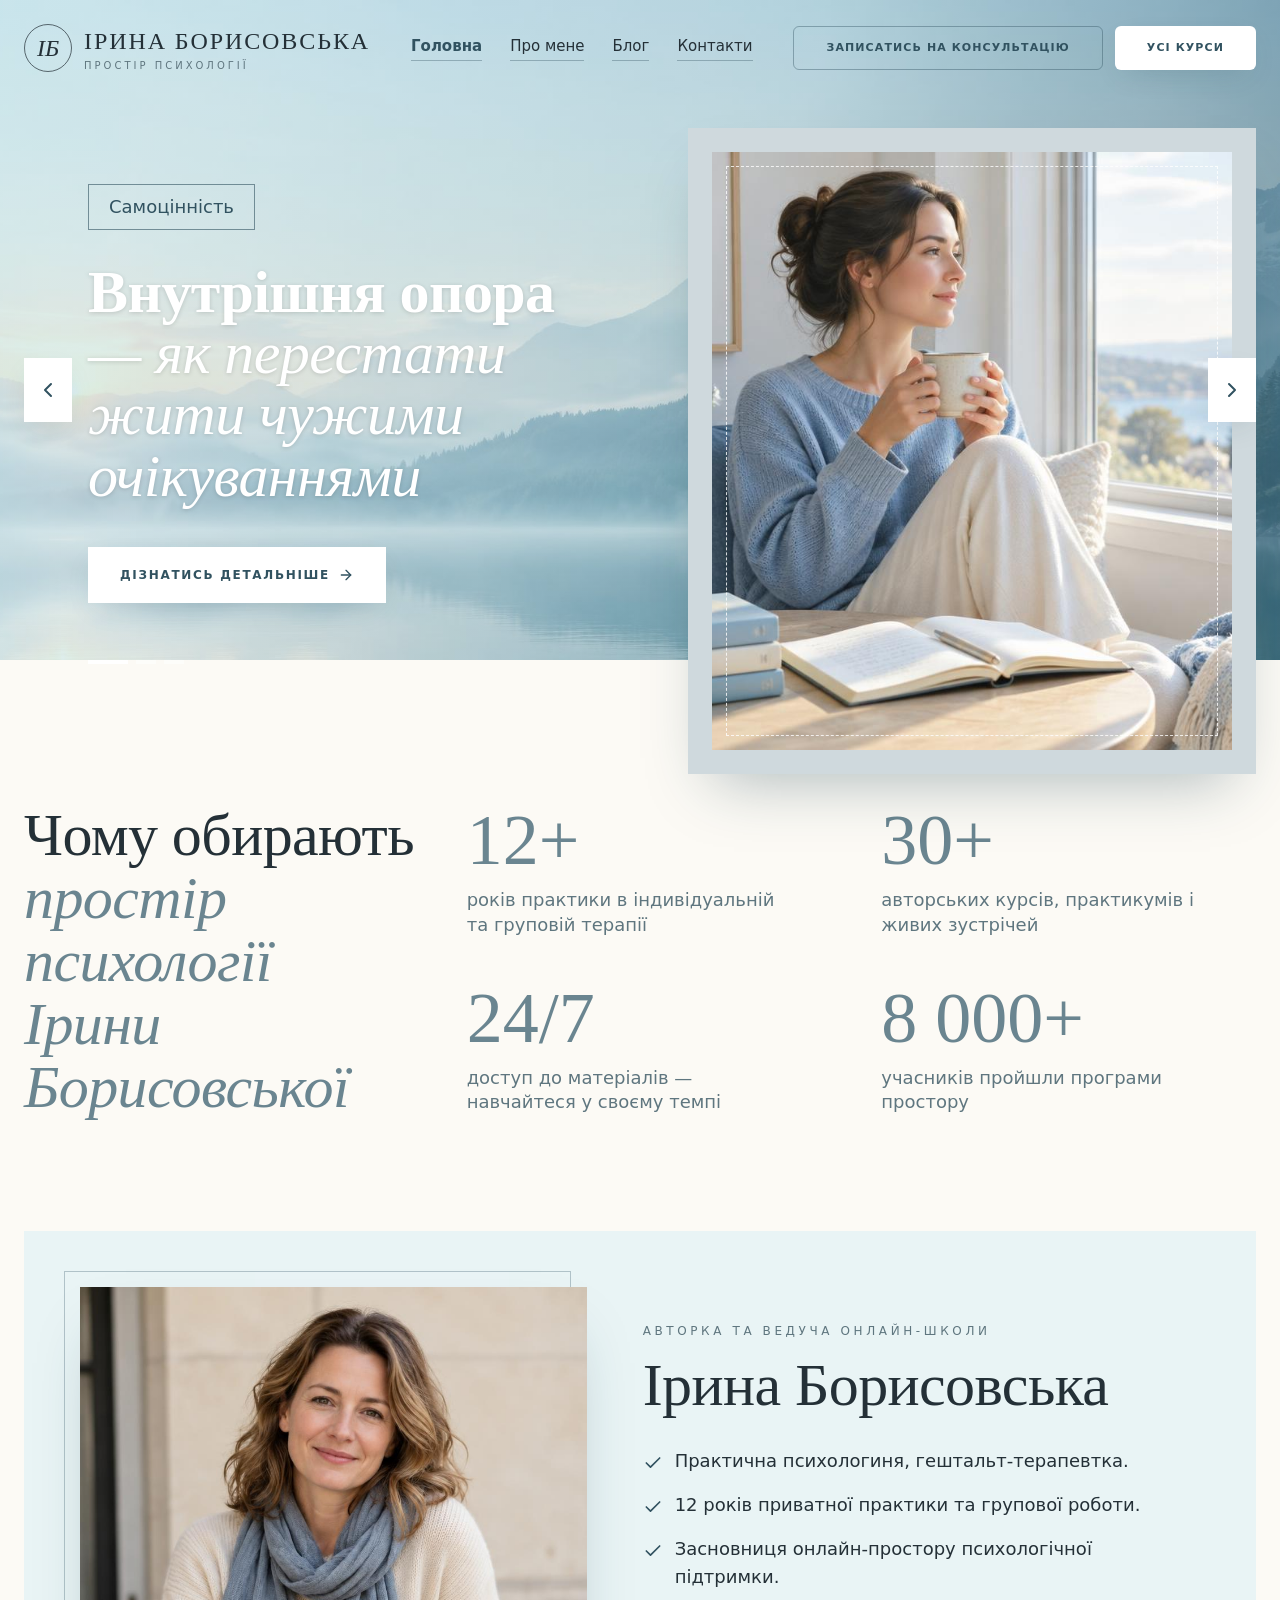
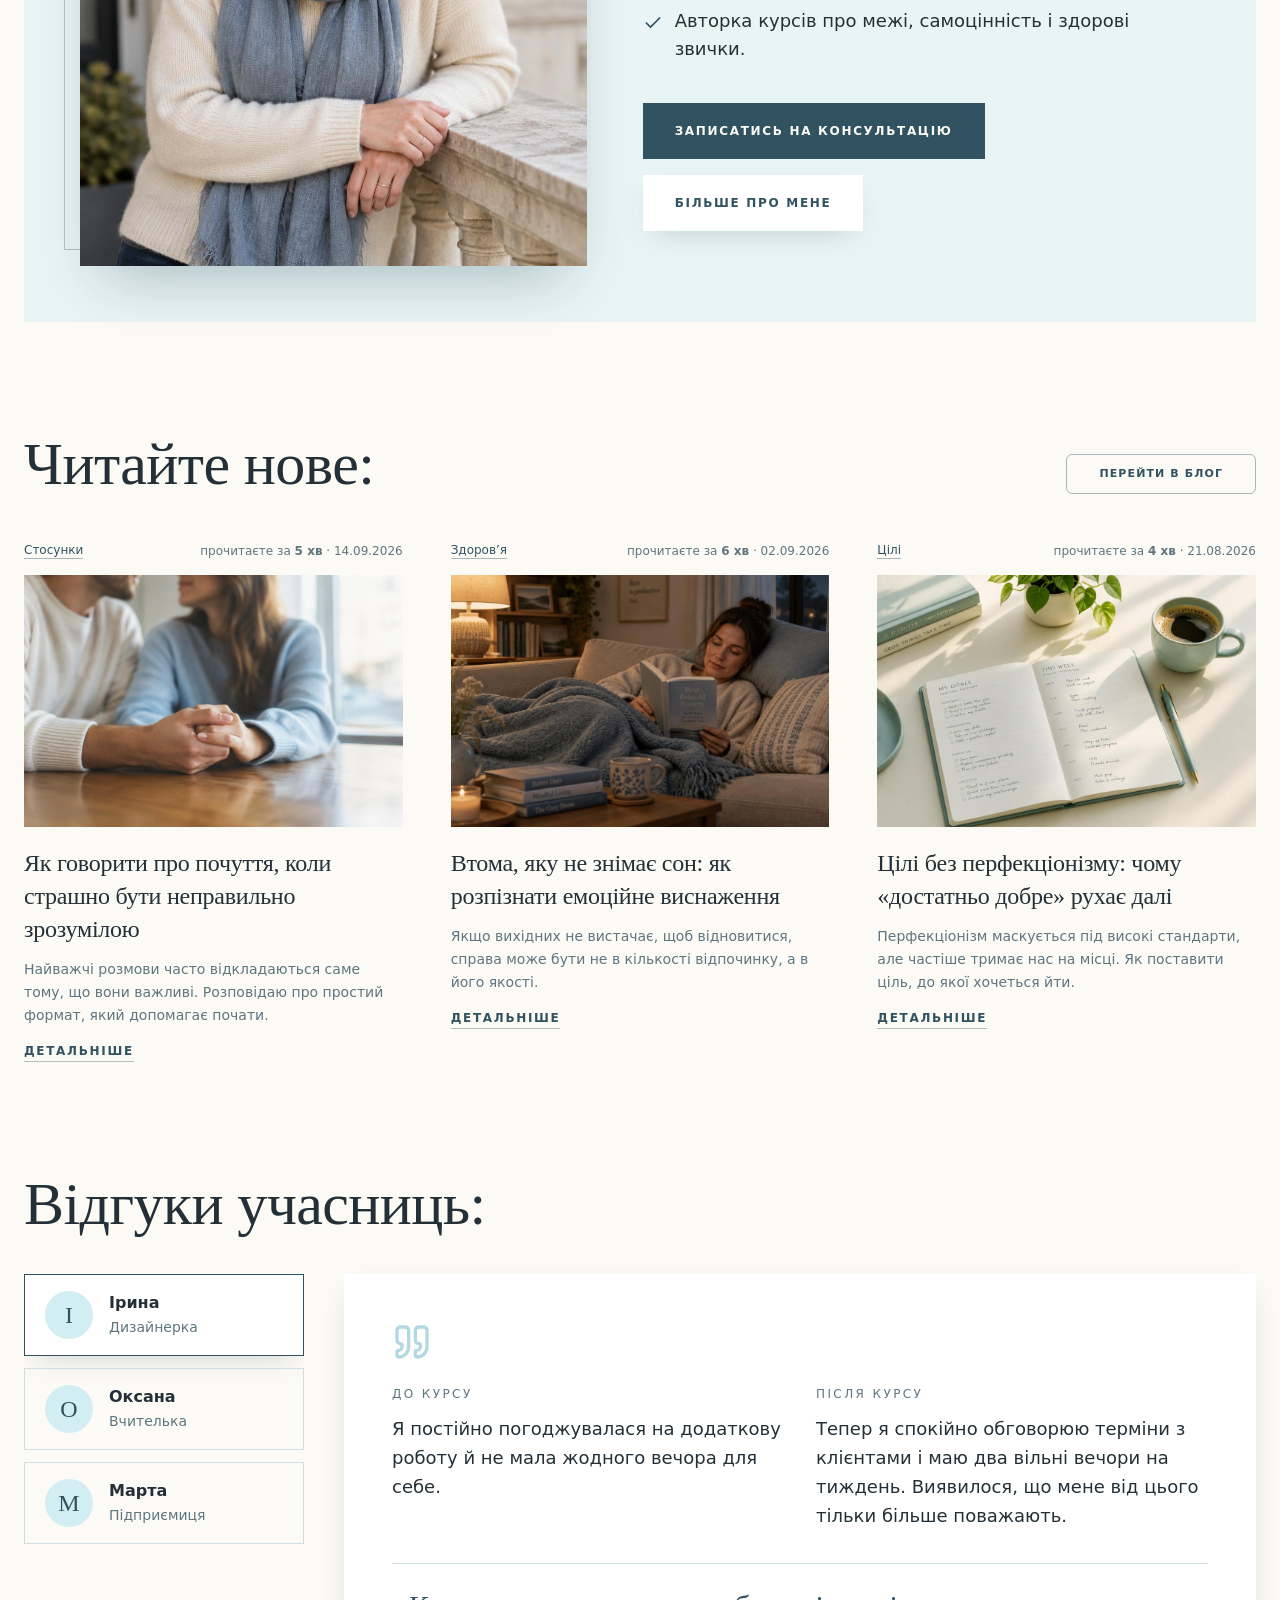
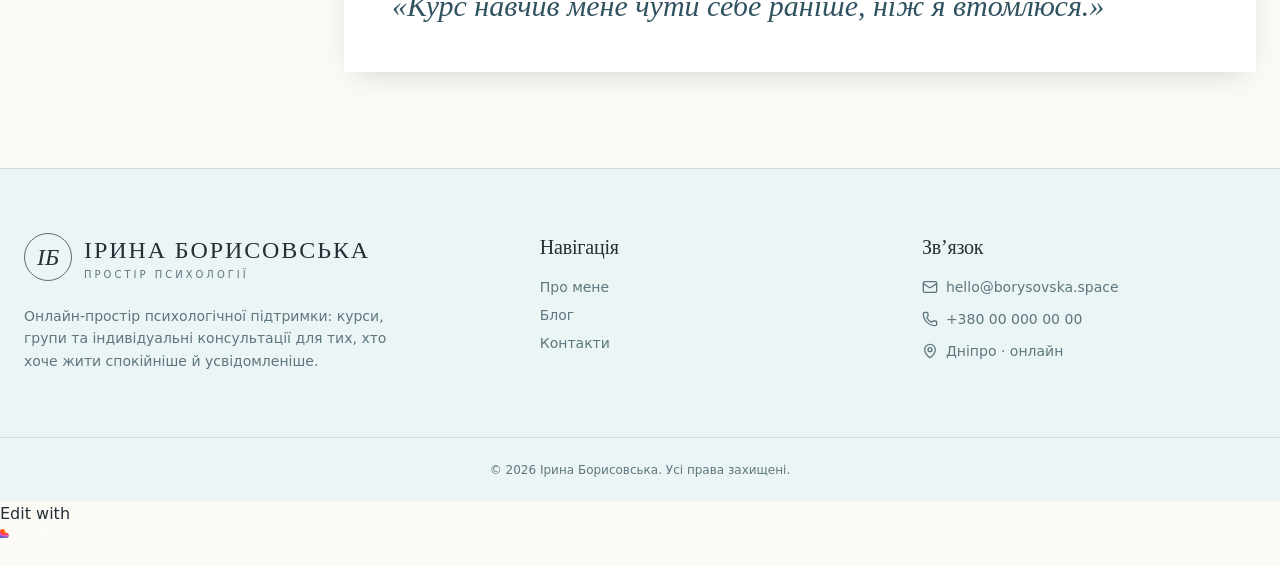
==== commit 16cc2974: "Update index.html" ====
--- a/index.html
+++ b/index.html
@@ -1,187 +1,5 @@
 <!DOCTYPE html><html><head><meta charset="utf-8"><meta name="download_date" content="2026-10-21T18:09:47.957Z"/><meta name="viewport" content="width=device-width, initial-scale=1"><link rel="preload" as="image" href="assets/hero-bg-D8K2pH0m.jpg"><link rel="preload" as="image" href="assets/course-boundaries-DF9apU1g.jpg"><link rel="stylesheet" href="../_external/fonts.googleapis.com/css2.family_Cormorant_Garamond_ital_wght_0_400_0_500_0_600_1_400_1_500_family_Manrope_wght_300_400_500_600_700_display_swap.css" data-precedence="default"><link rel="stylesheet" href="assets/styles-Bh0u7xH7.css" data-precedence="default"><title>Ірина Борисовська — Простір психології | Курси та консультації</title><meta name="description" content="Онлайн-курси, терапевтичні групи та індивідуальні консультації психолога Ірини Борисовської. Межі, звички, стосунки й внутрішня опора."><meta property="og:title" content="Ірина Борисовська — Простір психології"><meta property="og:description" content="Онлайн-курси, групи та консультації для спокійного й усвідомленого життя."><meta property="og:type" content="website"><meta name="twitter:card" content="summary_large_image"><link rel="modulepreload" href="https://misty-mindfulness-mountain.lovable.app/assets/index-BsLje7r7.js"><link rel="modulepreload" href="https://misty-mindfulness-mountain.lovable.app/assets/jsx-runtime-Cltr0gcK.js"><link rel="modulepreload" href="https://misty-mindfulness-mountain.lovable.app/assets/routes-IkWwcAIo.js"><link rel="modulepreload" href="https://misty-mindfulness-mountain.lovable.app/assets/arrow-right-C54dM0rH.js"><link rel="modulepreload" href="https://misty-mindfulness-mountain.lovable.app/assets/portrait-TMvqg_kj.js"><link rel="modulepreload" href="https://misty-mindfulness-mountain.lovable.app/assets/PostCard-W2tnqR3s.js"><link rel="preconnect" href="https://fonts.googleapis.com/"><link rel="preconnect" href="https://fonts.gstatic.com/" crossorigin="anonymous"><link rel="icon" href="https://misty-mindfulness-mountain.lovable.app/favicon.ico" type="image/x-icon">
-<style>
-	#lovable-badge {
-		--badge-bg: #1b1b1b;
-		--badge-text: #c5c1b9;
-		--badge-text-hover: #dcdad5;
-		--badge-radius: 6px;
-		--badge-padding: 8px;
-		--badge-gap: 6px;
-		--badge-shadow: 
-			0 0 0 1px rgba(0, 0, 0, 0.88),
-			0 1px 0 0 rgba(0, 0, 0, 0.04),
-			0 2px 2px -1px rgba(0, 0, 0, 0.08),
-			0 4px 4px -2px rgba(0, 0, 0, 0.08),
-			0 8px 8px -4px rgba(0, 0, 0, 0.08),
-			0 16px 16px -8px rgba(0, 0, 0, 0.08);
-		--badge-transition-duration: 0.2s;
-		--badge-transition-easing: cubic-bezier(0.16, 1, 0.32, 1);
-		--focus-color: #575ECF;
-		--focus-offset: 2px;
-		--focus-width: 2px;
-		
-		position: fixed;
-		bottom: 12px;
-		right: 12px;
-		height: 24px;
-		display: flex;
-		align-items: center;
-		z-index: 1000000;
-		background-color: var(--badge-bg) !important;
-		color: var(--badge-text) !important;
-		border-radius: var(--badge-radius);
-		box-shadow: var(--badge-shadow) !important;
-		font-size: 12px;
-		font-family: system-ui, -apple-system, BlinkMacSystemFont, 'Segoe UI', Roboto, sans-serif;
-		font-weight: 400 !important;
-		text-transform: none !important;
-		font-feature-settings: normal !important;
-		transform: translateZ(0);
-		will-change: transform, opacity;
-		transition: opacity var(--badge-transition-duration) var(--badge-transition-easing);
-	}
 
-	#lovable-badge.closing {
-		opacity: 0;
-		pointer-events: none;
-	}
-
-	#lovable-badge-cta {
-		display: flex;
-		align-items: baseline;
-		gap: var(--badge-gap);
-		box-sizing: border-box;
-		padding: 4px var(--badge-padding) 0;
-		height: 100%;
-		color: inherit;
-		text-decoration: none;
-		white-space: nowrap;
-		border-radius: var(--badge-radius) 0 0 var(--badge-radius);
-		transition: 
-			background-color var(--badge-transition-duration) ease,
-			color var(--badge-transition-duration) ease,
-			transform 0.1s ease;
-	}
-
-	#lovable-badge-cta:hover {
-		background: rgba(255, 255, 255, 0.04);
-		color: var(--badge-text-hover);
-	}
-
-	#lovable-badge-cta:active {
-		transform: scale(0.98);
-	}
-
-	#lovable-badge-cta:focus {
-		outline: none;
-	}
-
-	#lovable-badge-cta:focus-visible {
-		outline: var(--focus-width) solid var(--focus-color);
-		outline-offset: var(--focus-offset);
-		z-index: 1;
-	}
-
-	#lovable-badge-text {
-		line-height: 1;
-	}
-
-	/* The wordmark baseline sits at y=12 of the 16px logo; an empty 12px box
-	   makes that the flex baseline so the text aligns to it on any system font. */
-	#lovable-badge-logo {
-		position: relative;
-		display: block;
-		width: 52px;
-		height: 12px;
-	}
-
-	#lovable-badge-logo svg {
-		position: absolute;
-		top: 0;
-		left: 0;
-	}
-
-	#lovable-badge-divider {
-		width: 1px;
-		height: 24px;
-		background-color: rgba(255, 255, 255, 0.04);
-		flex-shrink: 0;
-	}
-
-	#lovable-badge-close {
-		width: 24px;
-		height: 24px;
-		min-width: 24px;
-		min-height: 24px;
-		cursor: pointer;
-		background: none;
-		border: none;
-		padding: 0;
-		display: flex;
-		align-items: center;
-		justify-content: center;
-		border-radius: 0 var(--badge-radius) var(--badge-radius) 0;
-		flex-shrink: 0;
-		transition: 
-			background-color var(--badge-transition-duration) ease,
-			transform 0.1s ease;
-	}
-
-	#lovable-badge-close:hover {
-		background: rgba(255, 255, 255, 0.04);
-	}
-
-	#lovable-badge-close:active {
-		transform: scale(0.92);
-	}
-
-	#lovable-badge-close:focus {
-		outline: none;
-	}
-
-	#lovable-badge-close:focus-visible {
-		outline: var(--focus-width) solid var(--focus-color);
-		outline-offset: calc(var(--focus-offset) * -1);
-		z-index: 1;
-	}
-
-	#lovable-badge-close svg path {
-		fill: var(--badge-text);
-		transition: fill var(--badge-transition-duration) ease;
-	}
-
-	#lovable-badge-close:hover svg path {
-		fill: var(--badge-text-hover);
-	}
-
-	@media (prefers-reduced-motion: reduce) {
-		#lovable-badge,
-		#lovable-badge-cta,
-		#lovable-badge-close,
-		#lovable-badge-close svg path {
-			transition: none;
-		}
-		
-		#lovable-badge-cta:active,
-		#lovable-badge-close:active {
-			transform: none;
-		}
-	}
-
-	@media (prefers-contrast: high) {
-		#lovable-badge {
-			--badge-bg: #000;
-			--badge-text: #fff;
-			--badge-text-hover: #fff;
-			border: 2px solid currentColor;
-		}
-		
-		#lovable-badge-cta:focus-visible,
-		#lovable-badge-close:focus-visible {
-			outline-width: 3px;
-		}
-	}
-</style>
 <script defer="" src="flock-11qk6ba.js" data-proxy-url="/~api/analytics"></script><script defer="" src="__l5e/events.b21a279f52bb8621.js" data-artifact-kind="dwl_content_hash" data-artifact-id="39d16ef8e5ed6724a8bb5e5854dbd79f53a7425c6f8d83c9bdc339c1a304b6ae" data-commit-sha="b0ce457ad7e0b3eb6d392d38732aab4c1e151fe0" data-context-token="v1.[base64].ejZeDjolMnE5MZnRHDVu4j_CsgE1yqQa7GnmoEdIq1Y"></script><meta name="twitter:title" content="Ірина Борисовська — Простір психології"><meta name="twitter:description" content="Онлайн-курси, групи та консультації для спокійного й усвідомленого життя."><meta property="og:image" content="https://pub-bb2e103a32db4e198524a2e9ed8f35b4.r2.dev/lovp_3m0cnpbf208s7bzf4h71asb6eb/5d639b0de8f0262d4baa340f9b2f9a90_1792600245425.png"><meta name="twitter:image" content="https://pub-bb2e103a32db4e198524a2e9ed8f35b4.r2.dev/lovp_3m0cnpbf208s7bzf4h71asb6eb/5d639b0de8f0262d4baa340f9b2f9a90_1792600245425.png"></head><body><header class="absolute inset-x-0 top-0 z-30"><div class="mx-auto flex max-w-7xl items-center justify-between gap-6 px-6 py-6"><a class="group flex items-center gap-3 text-foreground active" href="index.html" data-status="active" aria-current="page"><span class="flex size-12 items-center justify-center rounded-full border border-foreground/70 font-display text-2xl italic">ІБ</span><span class="flex flex-col leading-none"><span class="whitespace-nowrap font-display text-xl uppercase tracking-[0.08em] md:text-2xl">Ірина Борисовська</span><span class="mt-1 text-[10px] uppercase tracking-[0.3em] text-muted-foreground">Простір психології</span></span></a><nav class="hidden items-center gap-7 text-[15px] lg:flex"><a class="nav-link whitespace-nowrap text-primary font-semibold" href="index.html" data-status="active" aria-current="page">Головна</a><a class="nav-link whitespace-nowrap" href="about.html">Про мене</a><a class="nav-link whitespace-nowrap" href="blog.html">Блог</a><a class="nav-link whitespace-nowrap" href="contacts.html">Контакти</a></nav><div class="hidden items-center gap-3 xl:flex"><a class="inline-flex items-center justify-center gap-2 whitespace-nowrap cursor-pointer transition-colors focus-visible:outline-none focus-visible:ring-1 focus-visible:ring-ring disabled:pointer-events-none disabled:opacity-50 disabled:cursor-not-allowed [&amp;_svg]:pointer-events-none [&amp;_svg]:size-4 [&amp;_svg]:shrink-0 border border-primary/40 bg-transparent text-primary uppercase tracking-[0.1em] text-[11px] font-semibold hover:bg-card rounded-md px-8 h-11 leading-tight" href="contacts.html">Записатись на консультацію</a><a class="inline-flex items-center justify-center gap-2 whitespace-nowrap cursor-pointer transition-colors focus-visible:outline-none focus-visible:ring-1 focus-visible:ring-ring disabled:pointer-events-none disabled:opacity-50 disabled:cursor-not-allowed [&amp;_svg]:pointer-events-none [&amp;_svg]:size-4 [&amp;_svg]:shrink-0 bg-card text-primary uppercase tracking-[0.1em] text-[11px] font-semibold shadow-soft hover:bg-accent rounded-md px-8 h-11" href="courses.html">Усі курси</a><span class="ml-2 hidden size-10 2xl:flex items-center justify-center rounded-full border border-primary/30"><svg xmlns="http://www.w3.org/2000/svg" width="24" height="24" viewBox="0 0 24 24" fill="none" stroke="currentColor" stroke-width="2" stroke-linecap="round" stroke-linejoin="round" class="lucide lucide-shopping-bag size-4" aria-hidden="true"><path d="M16 10a4 4 0 0 1-8 0"></path><path d="M3.103 6.034h17.794"></path><path d="M3.4 5.467a2 2 0 0 0-.4 1.2V20a2 2 0 0 0 2 2h14a2 2 0 0 0 2-2V6.667a2 2 0 0 0-.4-1.2l-2-2.667A2 2 0 0 0 17 2H7a2 2 0 0 0-1.6.8z"></path></svg></span><span class="hidden size-10 items-center justify-center rounded-full border border-primary/30 2xl:flex"><svg xmlns="http://www.w3.org/2000/svg" width="24" height="24" viewBox="0 0 24 24" fill="none" stroke="currentColor" stroke-width="2" stroke-linecap="round" stroke-linejoin="round" class="lucide lucide-search size-4" aria-hidden="true"><path d="m21 21-4.34-4.34"></path><circle cx="11" cy="11" r="8"></circle></svg></span><span class="hidden size-10 items-center justify-center rounded-full border border-primary/30 text-sm 2xl:flex">UA</span></div><button type="button" aria-label="Меню" class="flex size-11 items-center justify-center rounded-full border border-primary/30 lg:hidden"><svg xmlns="http://www.w3.org/2000/svg" width="24" height="24" viewBox="0 0 24 24" fill="none" stroke="currentColor" stroke-width="2" stroke-linecap="round" stroke-linejoin="round" class="lucide lucide-menu size-5" aria-hidden="true"><path d="M4 5h16"></path><path d="M4 12h16"></path><path d="M4 19h16"></path></svg></button></div></header><main><!--$--><section class="relative"><div class="relative h-[640px] overflow-hidden md:h-[660px]"><img src="assets/hero-bg-D8K2pH0m.jpg" alt="" width="1920" height="912" class="absolute inset-0 h-full w-full object-cover"><div class="absolute inset-0 bg-hero"></div></div><div class="absolute inset-0 pt-32"><div class="relative mx-auto grid h-full max-w-7xl items-start gap-10 px-6 lg:grid-cols-[1.1fr_1fr]"><div class="animate-fade-up pt-8 lg:px-16 lg:pt-14"><span class="inline-block border border-primary/60 px-5 py-2 text-lg text-primary">Самоцінність</span><h1 class="mt-8 text-5xl leading-[1.02] text-card drop-shadow-sm md:text-6xl"><span class="font-semibold">Внутрішня опора</span><span class="block italic">— <!-- -->як перестати жити чужими очікуваннями</span></h1><a class="inline-flex items-center justify-center gap-2 whitespace-nowrap cursor-pointer transition-colors focus-visible:outline-none focus-visible:ring-1 focus-visible:ring-ring disabled:pointer-events-none disabled:opacity-50 disabled:cursor-not-allowed [&amp;_svg]:pointer-events-none [&amp;_svg]:size-4 [&amp;_svg]:shrink-0 rounded-none bg-card text-primary uppercase tracking-[0.14em] text-xs font-semibold shadow-soft hover:bg-accent h-14 px-8 mt-10" href="courses/vnutrishnia-opora.html">Дізнатись детальніше <svg xmlns="http://www.w3.org/2000/svg" width="24" height="24" viewBox="0 0 24 24" fill="none" stroke="currentColor" stroke-width="2" stroke-linecap="round" stroke-linejoin="round" class="lucide lucide-arrow-right" aria-hidden="true"><path d="M5 12h14"></path><path d="m12 5 7 7-7 7"></path></svg></a></div><div class="hidden lg:block"><div class="animate-fade-up bg-frame p-6 shadow-lift"><div class="dashed-frame"><img src="assets/course-boundaries-DF9apU1g.jpg" alt="Внутрішня опора" width="1024" height="768" class="aspect-[4/4.6] w-full object-cover"></div></div></div><button type="button" aria-label="Попередній слайд" class="absolute left-6 top-[230px] hidden h-16 w-12 items-center justify-center bg-card text-primary shadow-soft md:flex"><svg xmlns="http://www.w3.org/2000/svg" width="24" height="24" viewBox="0 0 24 24" fill="none" stroke="currentColor" stroke-width="2" stroke-linecap="round" stroke-linejoin="round" class="lucide lucide-chevron-left" aria-hidden="true"><path d="m15 18-6-6 6-6"></path></svg></button><button type="button" aria-label="Наступний слайд" class="absolute right-6 top-[230px] hidden h-16 w-12 items-center justify-center bg-card text-primary shadow-soft md:flex"><svg xmlns="http://www.w3.org/2000/svg" width="24" height="24" viewBox="0 0 24 24" fill="none" stroke="currentColor" stroke-width="2" stroke-linecap="round" stroke-linejoin="round" class="lucide lucide-chevron-right" aria-hidden="true"><path d="m9 18 6-6-6-6"></path></svg></button><div class="absolute bottom-[-4px] left-6 flex gap-2 lg:left-22"><button type="button" aria-label="Слайд 1" class="h-1 transition-all w-10 bg-card"></button><button type="button" aria-label="Слайд 2" class="h-1 transition-all w-5 bg-card/50"></button><button type="button" aria-label="Слайд 3" class="h-1 transition-all w-5 bg-card/50"></button></div></div></div></section><section class="mx-auto max-w-7xl px-6 pt-24 lg:pt-36"><div class="grid gap-12 lg:grid-cols-[1fr_2fr]"><h2 class="text-5xl leading-[1.05] md:text-6xl">Чому обирають<span class="block italic text-ink">простір психології Ірини Борисовської</span></h2><div class="grid gap-10 sm:grid-cols-2"><div><div class="font-display text-7xl text-ink">12+</div><p class="mt-3 max-w-xs text-lg leading-snug text-muted-foreground">років практики в індивідуальній та груповій терапії</p></div><div><div class="font-display text-7xl text-ink">30+</div><p class="mt-3 max-w-xs text-lg leading-snug text-muted-foreground">авторських курсів, практикумів і живих зустрічей</p></div><div><div class="font-display text-7xl text-ink">24/7</div><p class="mt-3 max-w-xs text-lg leading-snug text-muted-foreground">доступ до матеріалів — навчайтеся у своєму темпі</p></div><div><div class="font-display text-7xl text-ink">8 000+</div><p class="mt-3 max-w-xs text-lg leading-snug text-muted-foreground">учасників пройшли програми простору</p></div></div></div></section><section class="mx-auto mt-28 max-w-7xl px-6"><div class="grid items-center gap-14 bg-secondary/70 p-8 md:p-14 lg:grid-cols-[1fr_1.1fr]"><div class="relative"><div class="absolute -left-4 -top-4 h-full w-full border border-primary/30"></div><img src="assets/portrait-DNn-qjuF.jpg" alt="Ірина Борисовська" loading="lazy" width="896" height="1024" class="relative aspect-[7/8] w-full object-cover shadow-lift"></div><div><p class="text-xs uppercase tracking-[0.3em] text-muted-foreground">Авторка та ведуча онлайн-школи</p><h2 class="mt-4 text-5xl md:text-6xl">Ірина Борисовська</h2><ul class="mt-8 space-y-4 text-lg"><li class="flex gap-3"><svg xmlns="http://www.w3.org/2000/svg" width="24" height="24" viewBox="0 0 24 24" fill="none" stroke="currentColor" stroke-width="2" stroke-linecap="round" stroke-linejoin="round" class="lucide lucide-check mt-1.5 size-5 shrink-0 text-primary" aria-hidden="true"><path d="M20 6 9 17l-5-5"></path></svg><span>Практична психологиня, гештальт-терапевтка.</span></li><li class="flex gap-3"><svg xmlns="http://www.w3.org/2000/svg" width="24" height="24" viewBox="0 0 24 24" fill="none" stroke="currentColor" stroke-width="2" stroke-linecap="round" stroke-linejoin="round" class="lucide lucide-check mt-1.5 size-5 shrink-0 text-primary" aria-hidden="true"><path d="M20 6 9 17l-5-5"></path></svg><span>12 років приватної практики та групової роботи.</span></li><li class="flex gap-3"><svg xmlns="http://www.w3.org/2000/svg" width="24" height="24" viewBox="0 0 24 24" fill="none" stroke="currentColor" stroke-width="2" stroke-linecap="round" stroke-linejoin="round" class="lucide lucide-check mt-1.5 size-5 shrink-0 text-primary" aria-hidden="true"><path d="M20 6 9 17l-5-5"></path></svg><span>Засновниця онлайн-простору психологічної підтримки.</span></li><li class="flex gap-3"><svg xmlns="http://www.w3.org/2000/svg" width="24" height="24" viewBox="0 0 24 24" fill="none" stroke="currentColor" stroke-width="2" stroke-linecap="round" stroke-linejoin="round" class="lucide lucide-check mt-1.5 size-5 shrink-0 text-primary" aria-hidden="true"><path d="M20 6 9 17l-5-5"></path></svg><span>Авторка курсів про межі, самоцінність і здорові звички.</span></li></ul><div class="mt-10 flex flex-wrap gap-4"><a class="inline-flex items-center justify-center gap-2 whitespace-nowrap cursor-pointer transition-colors focus-visible:outline-none focus-visible:ring-1 focus-visible:ring-ring disabled:pointer-events-none disabled:opacity-50 disabled:cursor-not-allowed [&amp;_svg]:pointer-events-none [&amp;_svg]:size-4 [&amp;_svg]:shrink-0 rounded-none bg-primary text-primary-foreground uppercase tracking-[0.14em] text-xs font-semibold hover:bg-primary/90 h-14 px-8" href="contacts.html">Записатись на консультацію</a><a class="inline-flex items-center justify-center gap-2 whitespace-nowrap cursor-pointer transition-colors focus-visible:outline-none focus-visible:ring-1 focus-visible:ring-ring disabled:pointer-events-none disabled:opacity-50 disabled:cursor-not-allowed [&amp;_svg]:pointer-events-none [&amp;_svg]:size-4 [&amp;_svg]:shrink-0 rounded-none bg-card text-primary uppercase tracking-[0.14em] text-xs font-semibold shadow-soft hover:bg-accent h-14 px-8" href="about.html">Більше про мене</a></div></div></div></section><section class="mx-auto mt-28 max-w-7xl px-6"><div class="flex flex-wrap items-end justify-between gap-6"><h2 class="text-5xl md:text-6xl">Читайте нове:</h2><a class="inline-flex items-center justify-center gap-2 whitespace-nowrap cursor-pointer transition-colors focus-visible:outline-none focus-visible:ring-1 focus-visible:ring-ring disabled:pointer-events-none disabled:opacity-50 disabled:cursor-not-allowed [&amp;_svg]:pointer-events-none [&amp;_svg]:size-4 [&amp;_svg]:shrink-0 border border-primary/40 bg-transparent text-primary uppercase tracking-[0.1em] text-[11px] font-semibold hover:bg-card h-10 rounded-md px-8" href="blog.html">Перейти в блог</a></div><div class="mt-12 grid gap-12 md:grid-cols-3"><article class="group flex flex-col"><div class="flex items-center justify-between text-xs text-muted-foreground"><span class="border-b border-primary/40 text-primary">Стосунки</span><span>прочитаєте за <b>5<!-- --> хв</b> · <!-- -->14.09.2026</span></div><a class="mt-4 block overflow-hidden" href="blog/yak-hovoryty-pro-pochuttia.html"><img src="assets/blog-couple-BHZKnPAw.jpg" alt="Як говорити про почуття, коли страшно бути неправильно зрозумілою" loading="lazy" width="1024" height="704" class="aspect-[3/2] w-full object-cover transition-transform duration-700 group-hover:scale-105"></a><h3 class="mt-5 text-2xl leading-snug"><a class="hover:text-primary" href="blog/yak-hovoryty-pro-pochuttia.html">Як говорити про почуття, коли страшно бути неправильно зрозумілою</a></h3><p class="mt-3 text-sm leading-relaxed text-muted-foreground">Найважчі розмови часто відкладаються саме тому, що вони важливі. Розповідаю про простий формат, який допомагає почати.</p><a class="mt-4 self-start text-xs font-semibold uppercase tracking-[0.14em] text-primary nav-link" href="blog/yak-hovoryty-pro-pochuttia.html">Детальніше</a></article><article class="group flex flex-col"><div class="flex items-center justify-between text-xs text-muted-foreground"><span class="border-b border-primary/40 text-primary">Здоров’я</span><span>прочитаєте за <b>6<!-- --> хв</b> · <!-- -->02.09.2026</span></div><a class="mt-4 block overflow-hidden" href="blog/vtoma-yaku-ne-znimaie-son.html"><img src="assets/blog-rest-BVZxSuOC.jpg" alt="Втома, яку не знімає сон: як розпізнати емоційне виснаження" loading="lazy" width="1024" height="704" class="aspect-[3/2] w-full object-cover transition-transform duration-700 group-hover:scale-105"></a><h3 class="mt-5 text-2xl leading-snug"><a class="hover:text-primary" href="blog/vtoma-yaku-ne-znimaie-son.html">Втома, яку не знімає сон: як розпізнати емоційне виснаження</a></h3><p class="mt-3 text-sm leading-relaxed text-muted-foreground">Якщо вихідних не вистачає, щоб відновитися, справа може бути не в кількості відпочинку, а в його якості.</p><a class="mt-4 self-start text-xs font-semibold uppercase tracking-[0.14em] text-primary nav-link" href="blog/vtoma-yaku-ne-znimaie-son.html">Детальніше</a></article><article class="group flex flex-col"><div class="flex items-center justify-between text-xs text-muted-foreground"><span class="border-b border-primary/40 text-primary">Цілі</span><span>прочитаєте за <b>4<!-- --> хв</b> · <!-- -->21.08.2026</span></div><a class="mt-4 block overflow-hidden" href="blog/tsili-bez-perfektsionizmu.html"><img src="assets/blog-goals-D257OEua.jpg" alt="Цілі без перфекціонізму: чому «достатньо добре» рухає далі" loading="lazy" width="1024" height="704" class="aspect-[3/2] w-full object-cover transition-transform duration-700 group-hover:scale-105"></a><h3 class="mt-5 text-2xl leading-snug"><a class="hover:text-primary" href="blog/tsili-bez-perfektsionizmu.html">Цілі без перфекціонізму: чому «достатньо добре» рухає далі</a></h3><p class="mt-3 text-sm leading-relaxed text-muted-foreground">Перфекціонізм маскується під високі стандарти, але частіше тримає нас на місці. Як поставити ціль, до якої хочеться йти.</p><a class="mt-4 self-start text-xs font-semibold uppercase tracking-[0.14em] text-primary nav-link" href="blog/tsili-bez-perfektsionizmu.html">Детальніше</a></article></div></section><section class="mx-auto mt-28 max-w-7xl px-6"><h2 class="text-5xl md:text-6xl">Відгуки учасниць:</h2><div class="mt-10 grid gap-10 lg:grid-cols-[280px_1fr]"><div class="flex gap-3 overflow-x-auto lg:flex-col"><button type="button" class="flex min-w-[200px] items-center gap-4 border px-5 py-4 text-left transition-colors border-primary bg-card shadow-soft"><span class="flex size-12 items-center justify-center rounded-full bg-accent font-display text-2xl text-primary">І</span><span><span class="block font-semibold">Ірина</span><span class="text-sm text-muted-foreground">Дизайнерка</span></span></button><button type="button" class="flex min-w-[200px] items-center gap-4 border px-5 py-4 text-left transition-colors border-border hover:bg-card"><span class="flex size-12 items-center justify-center rounded-full bg-accent font-display text-2xl text-primary">О</span><span><span class="block font-semibold">Оксана</span><span class="text-sm text-muted-foreground">Вчителька</span></span></button><button type="button" class="flex min-w-[200px] items-center gap-4 border px-5 py-4 text-left transition-colors border-border hover:bg-card"><span class="flex size-12 items-center justify-center rounded-full bg-accent font-display text-2xl text-primary">М</span><span><span class="block font-semibold">Марта</span><span class="text-sm text-muted-foreground">Підприємиця</span></span></button></div><div class="animate-fade-up bg-card p-8 shadow-soft md:p-12"><svg xmlns="http://www.w3.org/2000/svg" width="24" height="24" viewBox="0 0 24 24" fill="none" stroke="currentColor" stroke-width="2" stroke-linecap="round" stroke-linejoin="round" class="lucide lucide-quote size-10 text-mist" aria-hidden="true"><path d="M16 3a2 2 0 0 0-2 2v6a2 2 0 0 0 2 2 1 1 0 0 1 1 1v1a2 2 0 0 1-2 2 1 1 0 0 0-1 1v2a1 1 0 0 0 1 1 6 6 0 0 0 6-6V5a2 2 0 0 0-2-2z"></path><path d="M5 3a2 2 0 0 0-2 2v6a2 2 0 0 0 2 2 1 1 0 0 1 1 1v1a2 2 0 0 1-2 2 1 1 0 0 0-1 1v2a1 1 0 0 0 1 1 6 6 0 0 0 6-6V5a2 2 0 0 0-2-2z"></path></svg><div class="mt-6 grid gap-8 md:grid-cols-2"><div><p class="text-xs uppercase tracking-[0.2em] text-muted-foreground">До курсу</p><p class="mt-3 text-lg leading-relaxed">Я постійно погоджувалася на додаткову роботу й не мала жодного вечора для себе.</p></div><div><p class="text-xs uppercase tracking-[0.2em] text-muted-foreground">Після курсу</p><p class="mt-3 text-lg leading-relaxed">Тепер я спокійно обговорюю терміни з клієнтами і маю два вільні вечори на тиждень. Виявилося, що мене від цього тільки більше поважають.</p></div></div><p class="mt-8 border-t pt-6 font-display text-3xl italic text-primary">«<!-- -->Курс навчив мене чути себе раніше, ніж я втомлюся.<!-- -->»</p></div></div></section><script>(function(a,f){let l;try{l=JSON.parse(sessionStorage.getItem(a)||"{}")}catch{return}const n=l?.[f||history.state?.__TSR_key];let c=!1;for(const t in n){const e=n[t],o=e?.scrollX,s=e?.scrollY;if(Number.isFinite(o)&&Number.isFinite(s)){if(t==="window")scrollTo(o,s),c=!0;else if(t)try{const r=document.querySelector(t);r&&(r.scrollLeft=o,r.scrollTop=s)}catch{}}}if(c)return;const i=location.hash.slice(1);if(i){const t=history.state?.__hashScrollIntoViewOptions??!0;if(t){const e=document.getElementById(i);e&&e.scrollIntoView(t)}return}scrollTo(0,0)})("tsr-scroll-restoration-v1_3");document.currentScript.remove()</script><!--/$--></main><footer class="mt-24 border-t bg-secondary/60"><div class="mx-auto grid max-w-7xl gap-12 px-6 py-16 md:grid-cols-[1.4fr_1fr_1fr]"><div><a class="group flex items-center gap-3 text-foreground active" href="index.html" data-status="active" aria-current="page"><span class="flex size-12 items-center justify-center rounded-full border border-foreground/70 font-display text-2xl italic">ІБ</span><span class="flex flex-col leading-none"><span class="whitespace-nowrap font-display text-xl uppercase tracking-[0.08em] md:text-2xl">Ірина Борисовська</span><span class="mt-1 text-[10px] uppercase tracking-[0.3em] text-muted-foreground">Простір психології</span></span></a><p class="mt-6 max-w-sm text-sm leading-relaxed text-muted-foreground">Онлайн-простір психологічної підтримки: курси, групи та індивідуальні консультації для тих, хто хоче жити спокійніше й усвідомленіше.</p></div><div><h4 class="text-xl">Навігація</h4><ul class="mt-4 space-y-2 text-sm text-muted-foreground"><li><a class="hover:text-primary" href="about.html">Про мене</a></li><li><a class="hover:text-primary" href="blog.html">Блог</a></li><li><a class="hover:text-primary" href="contacts.html">Контакти</a></li></ul></div><div><h4 class="text-xl">Зв’язок</h4><ul class="mt-4 space-y-3 text-sm text-muted-foreground"><li class="flex items-center gap-2"><svg xmlns="http://www.w3.org/2000/svg" width="24" height="24" viewBox="0 0 24 24" fill="none" stroke="currentColor" stroke-width="2" stroke-linecap="round" stroke-linejoin="round" class="lucide lucide-mail size-4" aria-hidden="true"><path d="m22 7-8.991 5.727a2 2 0 0 1-2.009 0L2 7"></path><rect x="2" y="4" width="20" height="16" rx="2"></rect></svg>hello@borysovska.space</li><li class="flex items-center gap-2"><svg xmlns="http://www.w3.org/2000/svg" width="24" height="24" viewBox="0 0 24 24" fill="none" stroke="currentColor" stroke-width="2" stroke-linecap="round" stroke-linejoin="round" class="lucide lucide-phone size-4" aria-hidden="true"><path d="M13.832 16.568a1 1 0 0 0 1.213-.303l.355-.465A2 2 0 0 1 17 15h3a2 2 0 0 1 2 2v3a2 2 0 0 1-2 2A18 18 0 0 1 2 4a2 2 0 0 1 2-2h3a2 2 0 0 1 2 2v3a2 2 0 0 1-.8 1.6l-.468.351a1 1 0 0 0-.292 1.233 14 14 0 0 0 6.392 6.384"></path></svg>+380 00 000 00 00</li><li class="flex items-center gap-2"><svg xmlns="http://www.w3.org/2000/svg" width="24" height="24" viewBox="0 0 24 24" fill="none" stroke="currentColor" stroke-width="2" stroke-linecap="round" stroke-linejoin="round" class="lucide lucide-map-pin size-4" aria-hidden="true"><path d="M20 10c0 4.993-5.539 10.193-7.399 11.799a1 1 0 0 1-1.202 0C9.539 20.193 4 14.993 4 10a8 8 0 0 1 16 0"></path><circle cx="12" cy="10" r="3"></circle></svg>Дніпро · онлайн</li></ul></div></div><div class="border-t py-6 text-center text-xs text-muted-foreground">© <!-- -->2026<!-- --> <!-- -->Ірина Борисовська<!-- -->. Усі права захищені.</div></footer><section aria-label="Notifications alt+T" tabindex="-1" aria-live="polite" aria-relevant="additions text" aria-atomic="false"></section><script data-tsr-stream-part="">(self.$R=self.$R||{})["tsr"]=[];self.$_TSR={h(){this.hydrated=!0,this.c()},e(){this.streamEnded=!0,this.c()},c(){this.hydrated&&this.streamEnded&&(delete self.$_TSR,delete self.$R.tsr)},p(e){this.initialized?e():this.buffer.push(e)},buffer:[]};$_TSR.router=($R=>$R[0]={manifest:$R[1]={routes:$R[2]={__root__:$R[3]={preloads:$R[4]=["/assets/index-BsLje7r7.js","/assets/jsx-runtime-Cltr0gcK.js"],scripts:$R[5]=[$R[6]={attrs:$R[7]={type:"module",async:!0,src:"/assets/index-BsLje7r7.js"}}]},"/":$R[8]={preloads:$R[9]=["/assets/routes-IkWwcAIo.js","/assets/arrow-right-C54dM0rH.js","/assets/portrait-TMvqg_kj.js","/assets/PostCard-W2tnqR3s.js"]}}},matches:$R[10]=[$R[11]={i:"__root__�",u:1792606219655,s:"success",ssr:!0},$R[12]={i:"��",u:1792606219655,s:"success",ssr:!0}]})($R["tsr"]);$_TSR.e();{let s=document.currentScript,p;while((p=s.previousElementSibling)&&p.hasAttribute('data-tsr-stream-part'))p.remove();s.remove()}</script><script type="module" async="" src="assets/index-BsLje7r7.js"></script><script>document.currentScript.remove();/*$tsr-stream-boundary*/</script>
 <aside id="lovable-badge" role="complementary" dir="ltr" lang="en" aria-label="Edit with Lovable">
 	<a id="lovable-badge-cta" target="_blank" href="https://lovable.dev/projects/lovp_3m0cnpbf208s7bzf4h71asb6eb" rel="noopener nofollow" aria-label="Edit with Lovable">
@@ -239,4 +57,4 @@
 		}
 	})();
 </script>
-</body>+</body>
